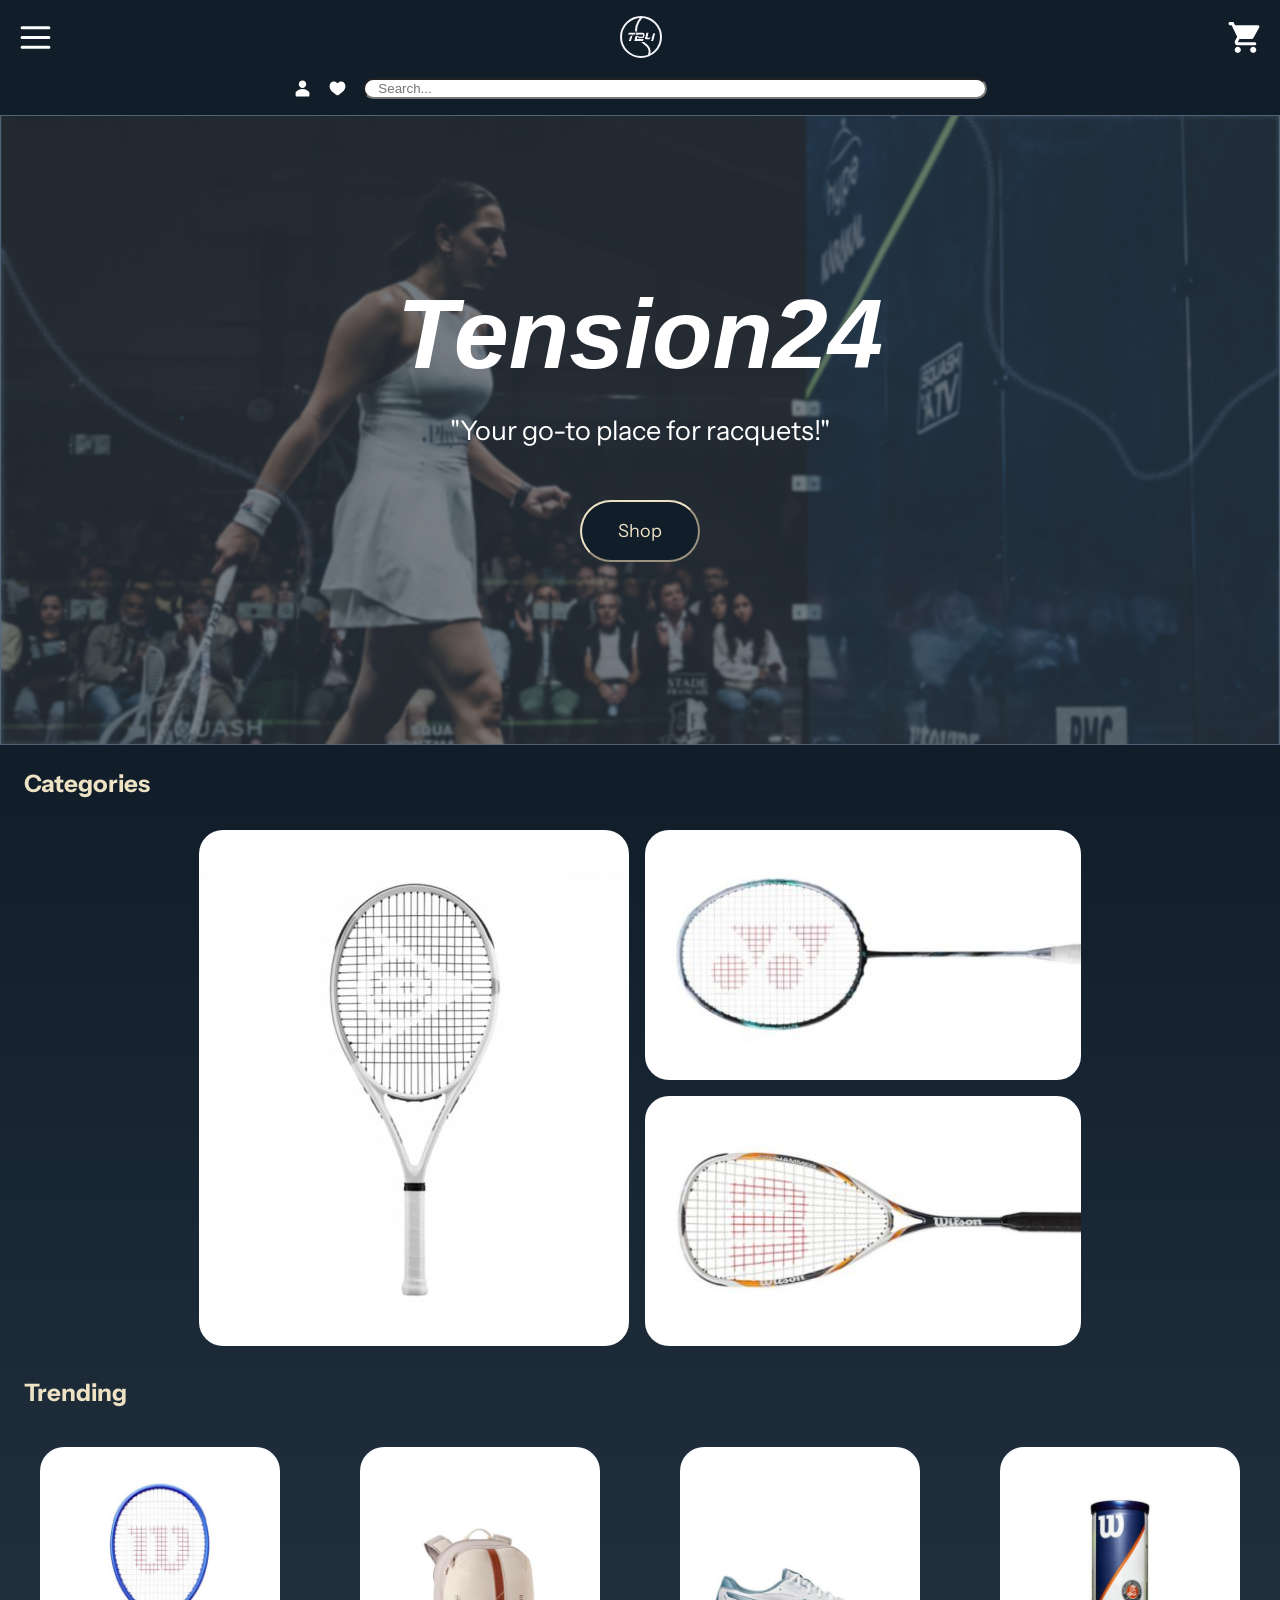
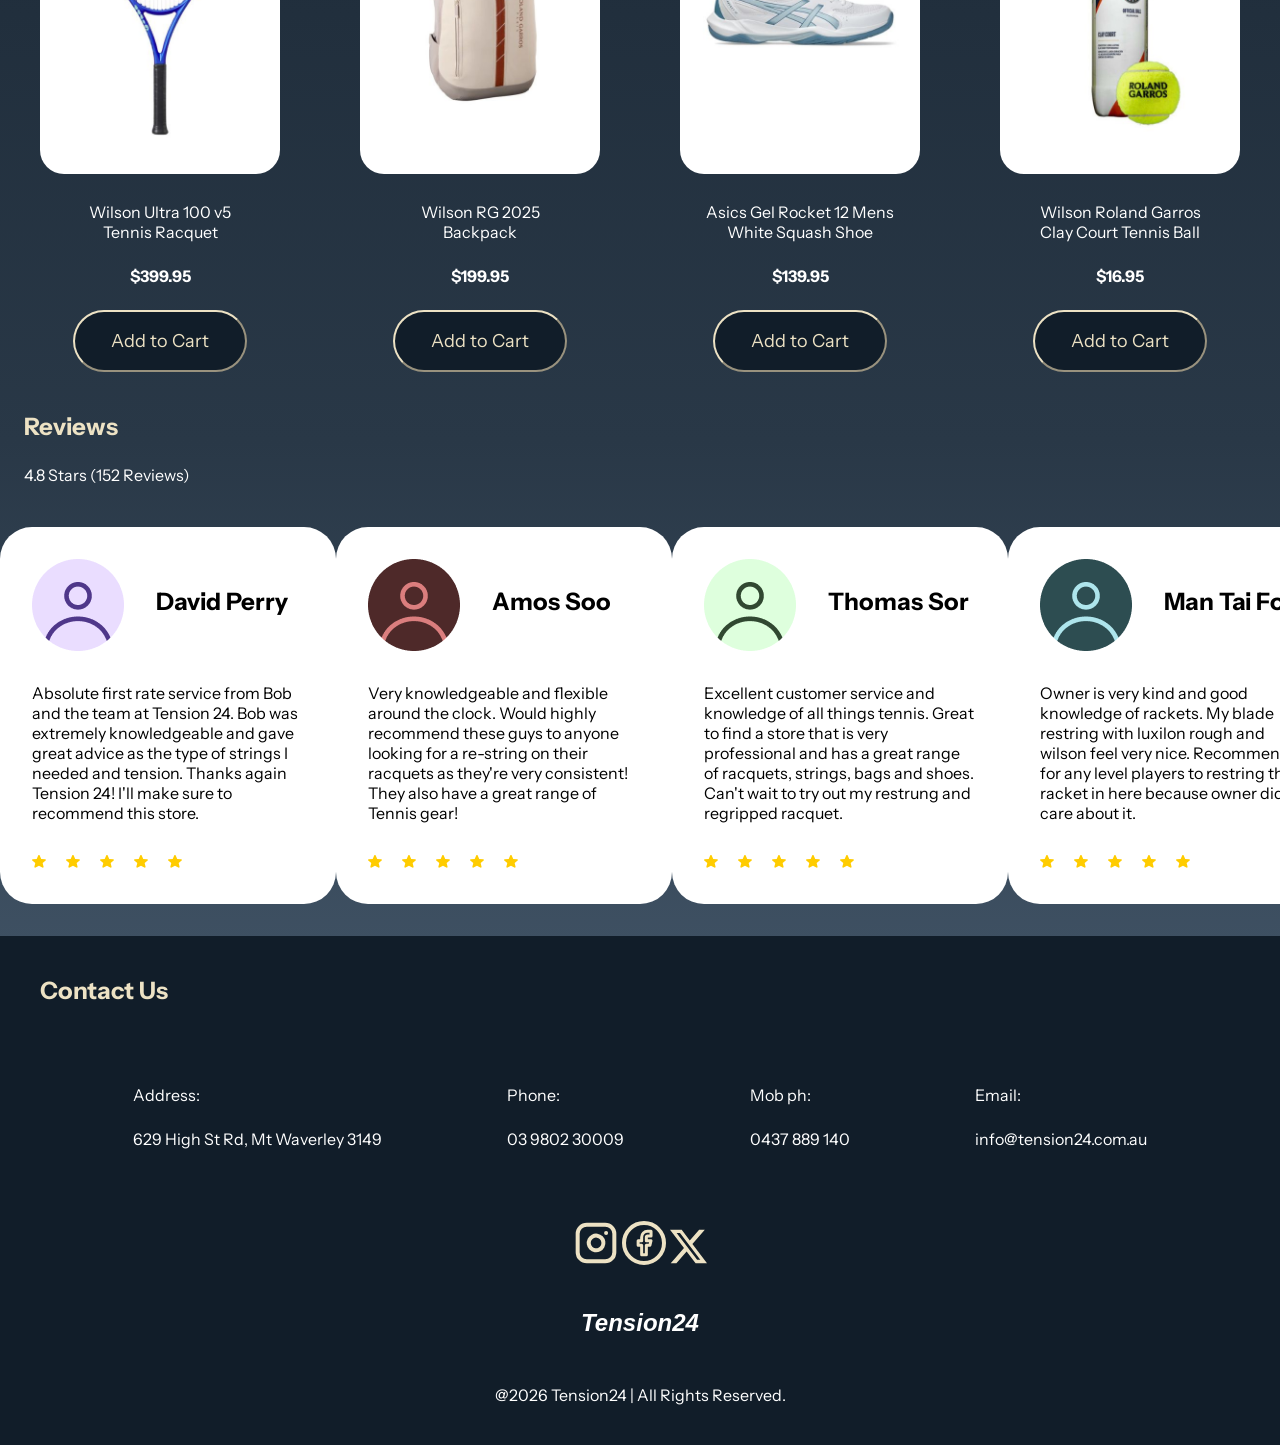
==== index.html @ 505da045 "form styling attempt (will redo with grids instead of flexbox)" ====
<!DOCTYPE html>
<html lang="en">
<head>
    <meta charset="UTF-8">
    <meta name="viewport" content="width=device-width, initial-scale=1.0">

    <link href="https://fonts.cdnfonts.com/css/sterion" rel="stylesheet">
    <link rel="preconnect" href="https://fonts.googleapis.com">
    <link rel="preconnect" href="https://fonts.gstatic.com" crossorigin>
    <link href="https://fonts.googleapis.com/css2?family=Instrument+Sans:ital,wght@0,400..700;1,400..700&display=swap" rel="stylesheet">

    <link rel="stylesheet" href="styles/color.css">
    <link rel="stylesheet" href="styles/main.css">
    <link rel="stylesheet" href="styles/typography.css">
    <script src="scripts/script.js"></script>

    <title>Tension24</title>
    <link rel="shortcut icon" type="image/x-icon" href="assets/logo.svg">
</head>

<body>
    <!-- Navigation Bar and Search Bar-->
    <header>
        <div class="navbar">
            <nav>
                <ul>
                    <li><img src="assets/hamburger_menu.svg" alt="Hamburger Menu Icon"></li>
                    <a href="index.html"><li><img src="assets/logo.svg" alt="Tension24 Logo"></li></a>
                    <li><a href="shopping-cart.html"><img src="assets/shopping_cart.svg" alt="Shopping Cart Icon"></a></li>
                </ul>
            </nav>
        </div>
        
        <div class="container">
            <img src="assets/avatar-icon.svg" alt="Your Profile">
            <img src="assets/heart-icon.svg" alt="Favourites">
            <input type="text" placeholder="Search...">
        </div>
    </header>

    <!-- Banner and Main Sections-->
    <main>
        <div class="banner">
            <img src="assets/main-header.png" alt="Main Banner">
            <h1>Tension24</h1>
            <p>"Your go-to place for racquets!"</p>
            <button>Shop</button>
        </div>

        <h2>Categories</h2>
            <div class="bento-display">
                <a class="grid-row-2" href="product-listing-tennis.html"><img src="assets/tennis-category.jpg" alt="Tennis Category Preview"></a>
                <img src="assets/badminton-category.jpg" alt="Badminton Category Preview">
                <img src="assets/squash-category.jpg" alt="Squash Category Preview">
            </div>

        <h2>Trending</h2>
            <div class="flex-display" id="grid-responsive">
                <figure>
                    <img src="assets/blue_tennis_racquet.jpg" alt="Wilson Ultra 100 v5 Tennis Racquet">
                    <span><p>Wilson Ultra 100 v5 Tennis Racquet</p></span>
                    <p>$399.95</p>
                    <button>Add to Cart</button>
                </figure>

                <figure>
                    <img src="assets/beige_backpack.jpg" alt="Wilson RG 2025 Backpack">
                    <span><p>Wilson RG 2025 Backpack</p></span>
                    <p>$199.95</p>
                    <button>Add to Cart</button>
                </figure>

                <figure>
                    <img src="assets/blue_and_white_shoe.jpg" alt="Asics Gel Rocket 12 Mens White Squash Shoe">
                    <span><p>Asics Gel Rocket 12 Mens White Squash Shoe </p></span>
                    <p>$139.95</p>
                    <button>Add to Cart</button>
                </figure>

                <figure>
                    <img src="assets/tennis_ball_pack.jpg" alt="Wilson Roland Garros Clay Court Tennis Ball">
                    <span><p>Wilson Roland Garros Clay Court Tennis Ball</p></span>
                    <p>$16.95</p>
                    <button>Add to Cart</button>
                </figure>
            </div>

        <h2>Reviews</h2>
        <p>4.8 Stars (152 Reviews)</p>
            <br>
                <div class="container">
                    <section>
                        <div class="review-card">
                            <div class="review-title">
                                <img src="assets/review-icon-purple.png" alt="Review Icon">
                                <h3>David Perry</h3>
                            </div>
                        
                        <p>Absolute first rate service from Bob and the team at Tension 24. Bob was extremely knowledgeable and gave great advice as the type of strings I needed and tension. Thanks again Tension 24! I'll make sure to recommend this store.</p>
                            <div class="stars">
                                <img src="assets/review-star.svg" alt="Star">
                                <img src="assets/review-star.svg" alt="Star">
                                <img src="assets/review-star.svg" alt="Star">
                                <img src="assets/review-star.svg" alt="Star">
                                <img src="assets/review-star.svg" alt="Star">
                            </div>
                    </div>
                    </section>

                    <section>
                        <div class="review-card">
                            <div class="review-title">
                                <img src="assets/review-icon-red.png" alt="Review Icon">
                                <h3>Amos Soo</h3>
                            </div>
                        
                        <p>Very knowledgeable and flexible around the clock. Would highly recommend these guys to anyone looking for a re-string on their racquets as they're very consistent! They also have a great range of Tennis gear!</p>
                            <div class="stars">
                                <img src="assets/review-star.svg" alt="Star">
                                <img src="assets/review-star.svg" alt="Star">
                                <img src="assets/review-star.svg" alt="Star">
                                <img src="assets/review-star.svg" alt="Star">
                                <img src="assets/review-star.svg" alt="Star">
                            </div>
                        </div>
                    </section>

                    <section>
                        <div class="review-card">
                            <div class="review-title">
                                <img src="assets/review-icon-green.png" alt="Review Icon">
                                <h3>Thomas Sor</h3>
                            </div>
                        
                        <p>Excellent customer service and knowledge of all things tennis. Great to find a store that is very professional and has a great range of racquets, strings, bags and shoes. Can't wait to try out my restrung and regripped racquet.</p>
                            <div class="stars">
                                <img src="assets/review-star.svg" alt="Star">
                                <img src="assets/review-star.svg" alt="Star">
                                <img src="assets/review-star.svg" alt="Star">
                                <img src="assets/review-star.svg" alt="Star">
                                <img src="assets/review-star.svg" alt="Star">
                            </div>
                        </div>
                    </section>

                    <section>
                        <div class="review-card">
                            <div class="review-title">
                                <img src="assets/review-icon-teal.png" alt="Review Icon">
                                <h3>Man Tai Fong</h3>
                            </div>
                        
                        <p>Owner is very kind and good knowledge of rackets. My blade restring with luxilon rough and wilson feel very nice. Recommend for any level players to restring the racket in here because owner did care about it.</p>
                            <div class="stars">
                                <img src="assets/review-star.svg" alt="Star">
                                <img src="assets/review-star.svg" alt="Star">
                                <img src="assets/review-star.svg" alt="Star">
                                <img src="assets/review-star.svg" alt="Star">
                                <img src="assets/review-star.svg" alt="Star">
                            </div>
                        </div>
                    </section>
                </div>

    </main>

<!--Footer at the end of Website-->
    <footer>
        <div class="footer">
            <span><h2>Contact Us</h2></span>
            <div class="footer-contact">
                <div class="footer-address">
                    <p>Address:</p>
                    <p>629 High St Rd, Mt Waverley 3149</p>
                </div>

                <div class="footer-phone">
                    <p>Phone:</p>
                    <p>03 9802 30009</p>
                </div>

                <div class="footer-mobile">
                    <p>Mob ph:</p>
                    <p>0437 889 140</p>
                </div>

                <div class="footer-email">
                    <p>Email:</p>
                    <p>info@tension24.com.au</p>
                </div>
            </div>

            <div class="footer-ending">
                <div class="footer-icons">
                    <img src="assets/instagram-icon.svg" alt="Instagram Logo">
                    <img src="assets/facebook-icon.svg" alt="Facebook Logo">
                    <img src="assets/twitter-x-icon.svg" alt="X (Formerly Twitter) Logo">
                </div>

                <h2>Tension24</h2>
                <p>@2026 Tension24 | All Rights Reserved.</p>
            </div>
        </div>
    </footer>

</body>
</html>
---- styles/color.css ----
body {
    background-color: #53687D;
    background-image: linear-gradient(180deg,#111D29 25%, #293847 67%, #53687D 100%);
    height: 100%;
}

h1 {
   color: white; 
}
---- styles/main.css ----
/* website layout adjustments */

body {
    margin: 0;
    padding: 0;
}

h1, h2, h3 {
    margin: 1em;
}

p {
    margin: 1.5em;
}

/* nagivation bar */

nav {
    border-bottom: 5px #EDE2C4;
    margin: 1em;
}

ul {
    display: flex;
    align-items: center;
    justify-content: space-between;
    background-color: #111D29;
    list-style-type: none;
    margin: 2;
    padding: 0;
    overflow: hidden;
}

ul li {
    float: left;
}

header .container {
    margin: 1em;
    justify-content: center;
}

header .container img {
    padding-right: 1em;
    width: 35px;
}

/* header elements */

.container input {
    width: 50%;
    border-radius: 2em;
}

.container input[type="text"]{
   padding-left:1em;
}

.banner {
    position: relative;
    width: 100%;
    align-content: center;
}

.banner img {
    width: 100%;
    display: block;
}

.banner h1 {
    position: absolute;
    top: 50%;
    left: 50%;
    transform: translate(-50%, -50%);
    font-size: 11vmin;
    margin: auto;
    padding-bottom: 15%;
}

.banner p {
    position: absolute;
    top: 50%;
    left: 50%;
    transform: translate(-50%, -50%);
    font-size: 3vmin;
    margin: auto;
}


button {
    margin: auto;
    padding: 1em 2em;
    background-color: #111D29;
    color: #EDE2C4;
    border-style: solid 2px;
    border-color: #EDE2C4;
    border-radius: 2em;
    font-family: "Instrument Sans", sans-serif;
    font-optical-sizing: auto;
    font-style: bold;
    font-size: 2vmin;
}

.banner button {
    position: absolute;
    top: 66%;
    left: 50%;
    transform: translate(-50%, -50%);
}

.bento-display {
    display: grid;
    grid-template-columns: auto auto;
    gap: 1em;
    justify-content: center;
    margin: 2em;
}

.bento-display img {
    width: 100%;
    height: 100%;
    border-radius: 1.5em;
    display: block;
    object-fit: cover;
}

.grid-row-2 {
    grid-row: 1 / span 2;
}

.flex-display {
    display: flex;
    flex-direction: row;
    justify-content: center;
}

.flex-display img {
    width: 100%;
}

figure {
    text-align: center;
    align-content: center;
}

figure > p {
    font-weight: 900;
}

figure img {
    border-radius: 1.5em;
}

.container {
    display: flex;
    flex-direction: row;
    justify-content: space-evenly;
    align-content: center;
}

.review-card {
    background-color: white;
    width: 21rem;
    border-radius: 2em;
}

.review-title {
    display: flex;
    flex-direction: row;
}

.review-title img {
    float: left;
    margin: 2em 2em 0em 2em;
}

.review-title h3 {
    margin: 2.5em 1em 0em 0em;
    font-size: 150%;
}

.review-card p {
    color: black;
    margin: 2em;
}

.stars {
    margin: 2em;
}

.stars img{
    padding: 0 1em 2em 0;
    width: 30px;
}

.footer {
    padding: 1em;
    background-color: #111D29;
}

.footer-contact {
    display: grid;
    grid-template-columns: auto auto auto auto;
    gap: 1em;
    padding: 2em;
    justify-content: space-evenly;
}

.footer-ending {
    display: flex;
    flex-direction: column;
    align-items: center;
    justify-content: center;
}

.footer-icons {
    margin: 1em;
}

/* product listing page(s) */

.filtering {
    display: flex;
    justify-content: space-between;
    margin-top: 1em;
}
.filtering img {
    padding: 0 2em 0 2em;
}

hr {
    margin: 3em;
}

.flex-left {
    display: flex;
    flex-direction: row;
    width: 50%;
}

.flex-left img {
    width: 100%;
}

.other-categories {
    width: 100%;
    display: flex;
    flex-direction: row;
    justify-content: center;
}

.other-categories img {
    margin: 1em;
    border-radius: 2em;
}

/* product detail page(s) */

.product-showcase {
    width: 40%;
}

.product-showcase img {
    width: 100%;
    border-radius: 1em;
}

.small-images {
    display: flex;
    justify-content: space-between;
    width: 60%
}

.small-images img {
    width: 35%;
    margin: 1em 1em 0 0;
}

.product-details {
    margin-left: 1em;
}

.product-details > h2 {
    color: white;
}

.product-details select {
    margin-left: 1.8em;
    padding: 5px;
}

.product-details button {
    margin-left: 1.3em;
}

/* Shopping Cart Page */

table {
    width: 90%;
    border-collapse: collapse;
    table-layout: fixed;
    margin-left: auto;
    margin-right: auto;
}

table img {
    width: 100%;
    border-radius: 1.5em;
}

table td {
    text-align: center;
}

table td:nth-child(2) {
    width: 150px;
    padding: 2em 2em 0 2em;
}

table td:nth-child(5) input {
    width: 60px;
    padding: 1em;
}

table td:nth-child(5) input[type="number"] {
    text-align: center;
}

table thead {
    border-bottom: 1px solid #EDE2C4;
}

table thead th {
    padding-bottom: 2em;
}

table tbody td {
    padding-top: 2em;
}

.checkout {
    width: 60%;
    border: 2px solid #EDE2C4;
    border-radius: 1em;
    margin-left: auto;
    margin-right: auto;

}

.checkout button {
    margin-bottom: 2em;
}

#promo-code {
    width: 60%;
    padding: 1em 2em 1em 2em;
}

.double-content {
    display: flex;
    justify-content: space-between;
}

/* Payment Details Page */

html {
    box-sizing: border-box;
}

*, *:before, *:after {
    box-sizing: inherit;
}

#payment-details {
    display: flex;
    flex-direction: column;
    justify-content: center;
    margin: 2em;
}

#payment-details label {
    display: block;;
    margin: 2em 2em 1em 2em;
}

#payment-details input, select {
    width: 80%;
    padding: 0.5em;
    margin: 0 2em 2em 2em;
    border: 1px solid #EDE2C4;
}

.two-stack {
    width: 100%;
    display: flex;
    flex-direction: row;
}

.first-input, .second-input {
    width: 100%;
}

/* Purchase Confirmation Page */

.center-align {
    display: flex;
    flex-direction: column;
    justify-content: center;
    align-items: center;
}

.center-align img {
    margin-bottom: 2em;
}

/* Code for Responsiveness */

@media (max-width: 390px) {
    .banner {
    width: 100%;
    flex-direction: column;
  }
    .flex-display {
    flex-direction: column;
    width: 100%;
  }
    #grid-responsive {
    display: grid;
    grid-template-columns: 1fr 1fr;
  }
    #grid-responsive img {
    width: 155px;
    }

    figure {
        margin: 1em 0 2em 0;
    }

    .container {
    flex-direction: column;
    margin-left: 1.7em;
  }
    .footer-contact {
    display: grid;
    grid-template-columns: auto;
    gap: 1em;
    padding: 2em;
    justify-content: space-evenly;
}
    .flex-left {
    flex-direction: column;
    width: 100%;
  }
    .other-categories {
    flex-direction: column;
  }
    .other-categories img {
    max-width: 92%;
  }
    .product-showcase {
    flex-direction: column;
    width: 100%;
  }
}
---- styles/typography.css ----
h1 {
    font-family: 'Sterion', sans-serif;
    font-style: italic;
}

h2 {
    font-family: "Instrument Sans", sans-serif;
    font-optical-sizing: auto;
    font-weight: bold;
    color: #EDE2C4;
}

h3 {
    font-family: "Instrument Sans", sans-serif;
    font-optical-sizing: auto;
    font-weight: bold;
}

p {
    font-family: "Instrument Sans", sans-serif;
    color: white;
}

.footer-ending h2 {
    font-family: 'Sterion', sans-serif;
    font-style: italic;
    color: white;
}

.center-align h2 {
    font-family: 'Sterion', sans-serif;
    font-style: italic;
}

th {
    font-family: "Instrument Sans", sans-serif;
    font-optical-sizing: auto;
    font-weight: bold;
    color: #EDE2C4;
}

td {
    font-family: "Instrument Sans", sans-serif;
    font-optical-sizing: auto;
    font-weight: bold;
    color: white;
}

.double-content > h2 {
    color: white;
}

form h3 {
    color: #EDE2C4;
}

label {
    font-family: "Instrument Sans", sans-serif;
    font-optical-sizing: auto;
    font-weight: bold;
    color: #EDE2C4;
}
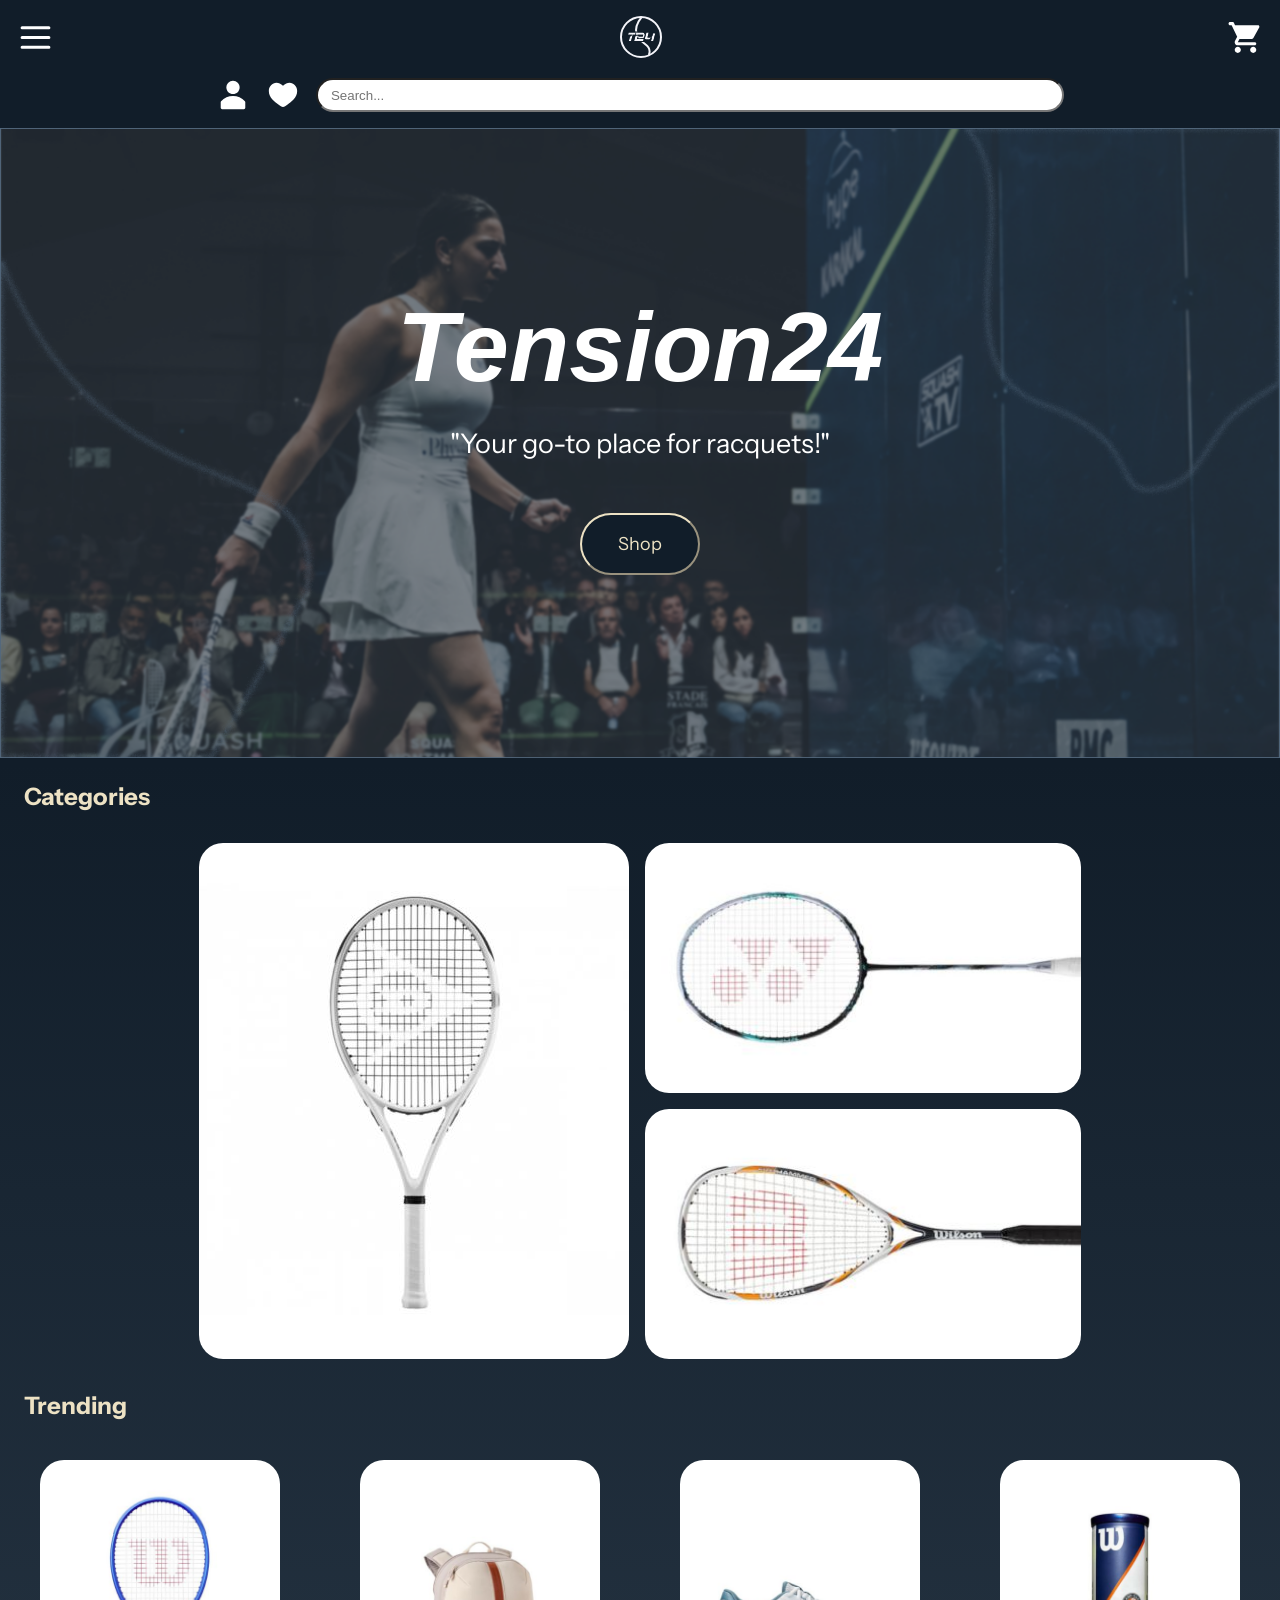
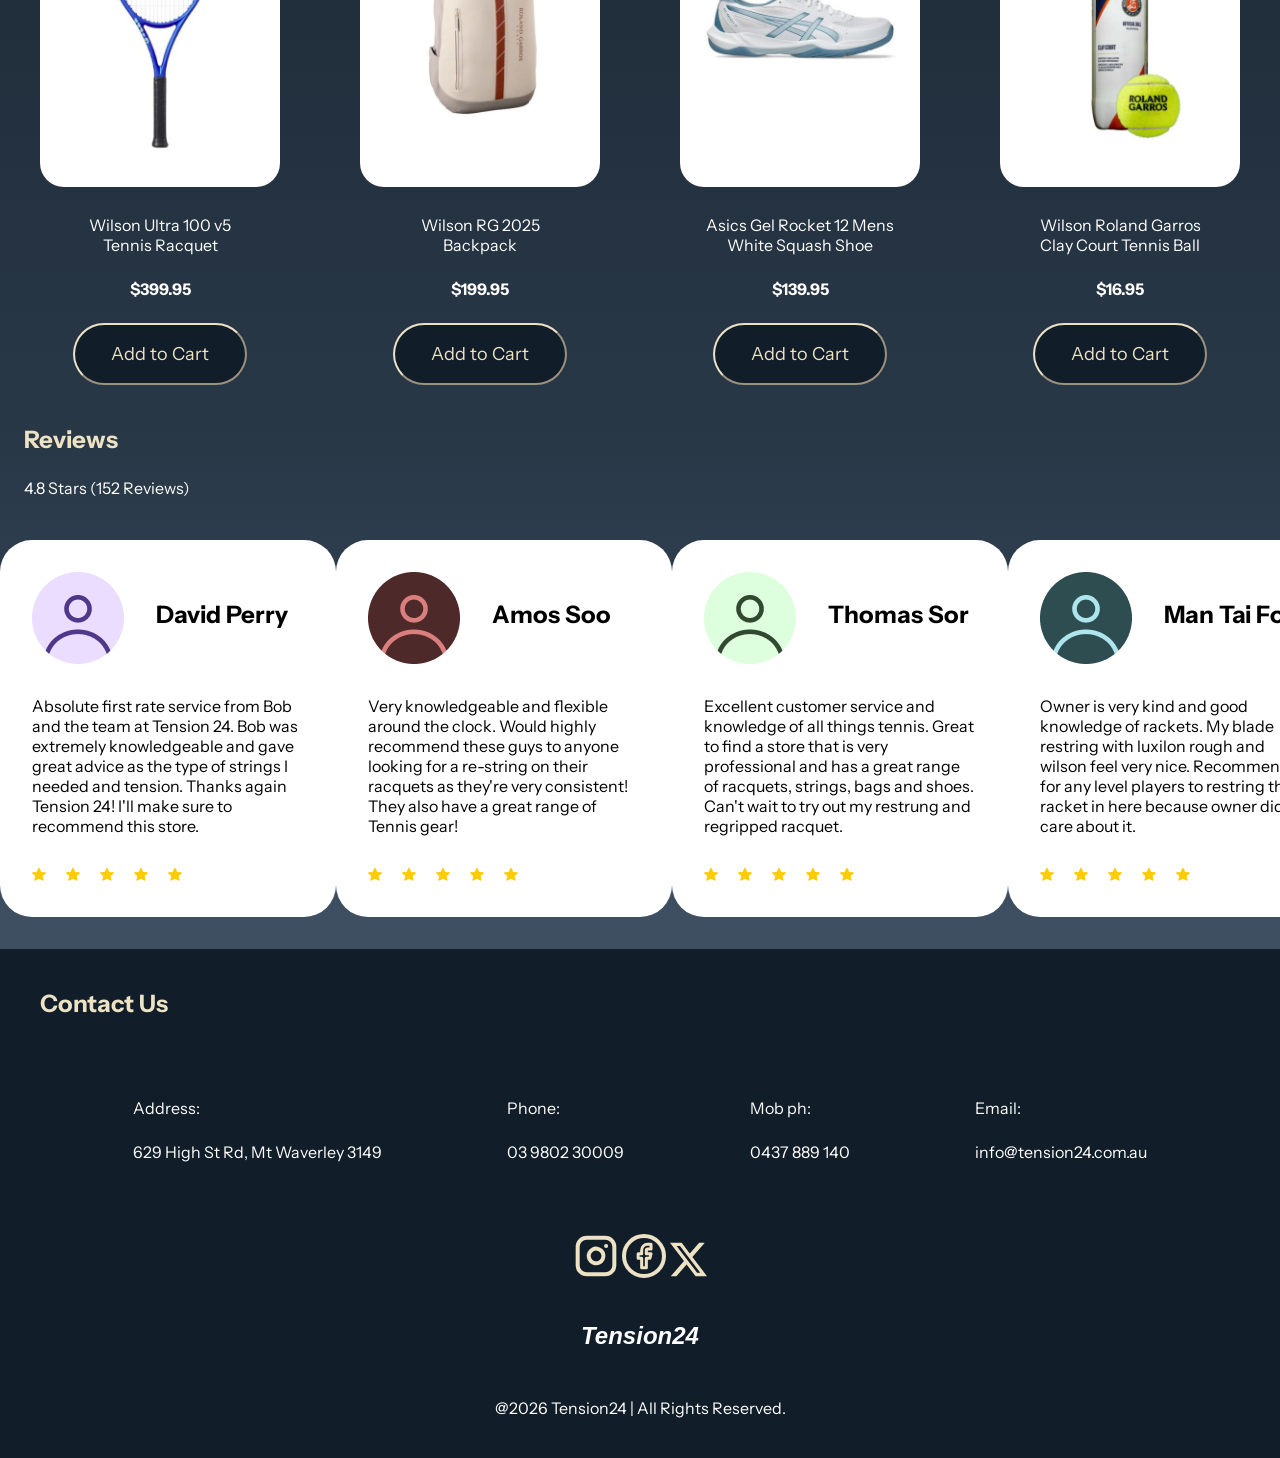
==== commit 32766f68: "fixed the search bar + icons for responsiveness" ====
--- a/index.html
+++ b/index.html
@@ -31,7 +31,7 @@
             </nav>
         </div>
         
-        <div class="container">
+        <div class="container" id="lower-navigation">
             <img src="assets/avatar-icon.svg" alt="Your Profile">
             <img src="assets/heart-icon.svg" alt="Favourites">
             <input type="text" placeholder="Search...">
--- a/styles/main.css
+++ b/styles/main.css
@@ -48,12 +48,17 @@
 /* header elements */
 
 .container input {
-    width: 50%;
+    width: 60%;
     border-radius: 2em;
+    padding: 0.5em;
 }
 
 .container input[type="text"]{
    padding-left:1em;
+}
+
+#lower-navigation img {
+    width: 50px;
 }
 
 .banner {
@@ -420,6 +425,12 @@
     width: 100%;
     flex-direction: column;
   }
+
+    #lower-navigation {
+    display: flex;
+    flex-direction: row;
+    }
+
     .flex-display {
     flex-direction: column;
     width: 100%;
@@ -433,13 +444,14 @@
     }
 
     figure {
-        margin: 1em 0 2em 0;
+    margin: 1em 0 2em 0;
     }
 
     .container {
     flex-direction: column;
     margin-left: 1.7em;
   }
+  
     .footer-contact {
     display: grid;
     grid-template-columns: auto;
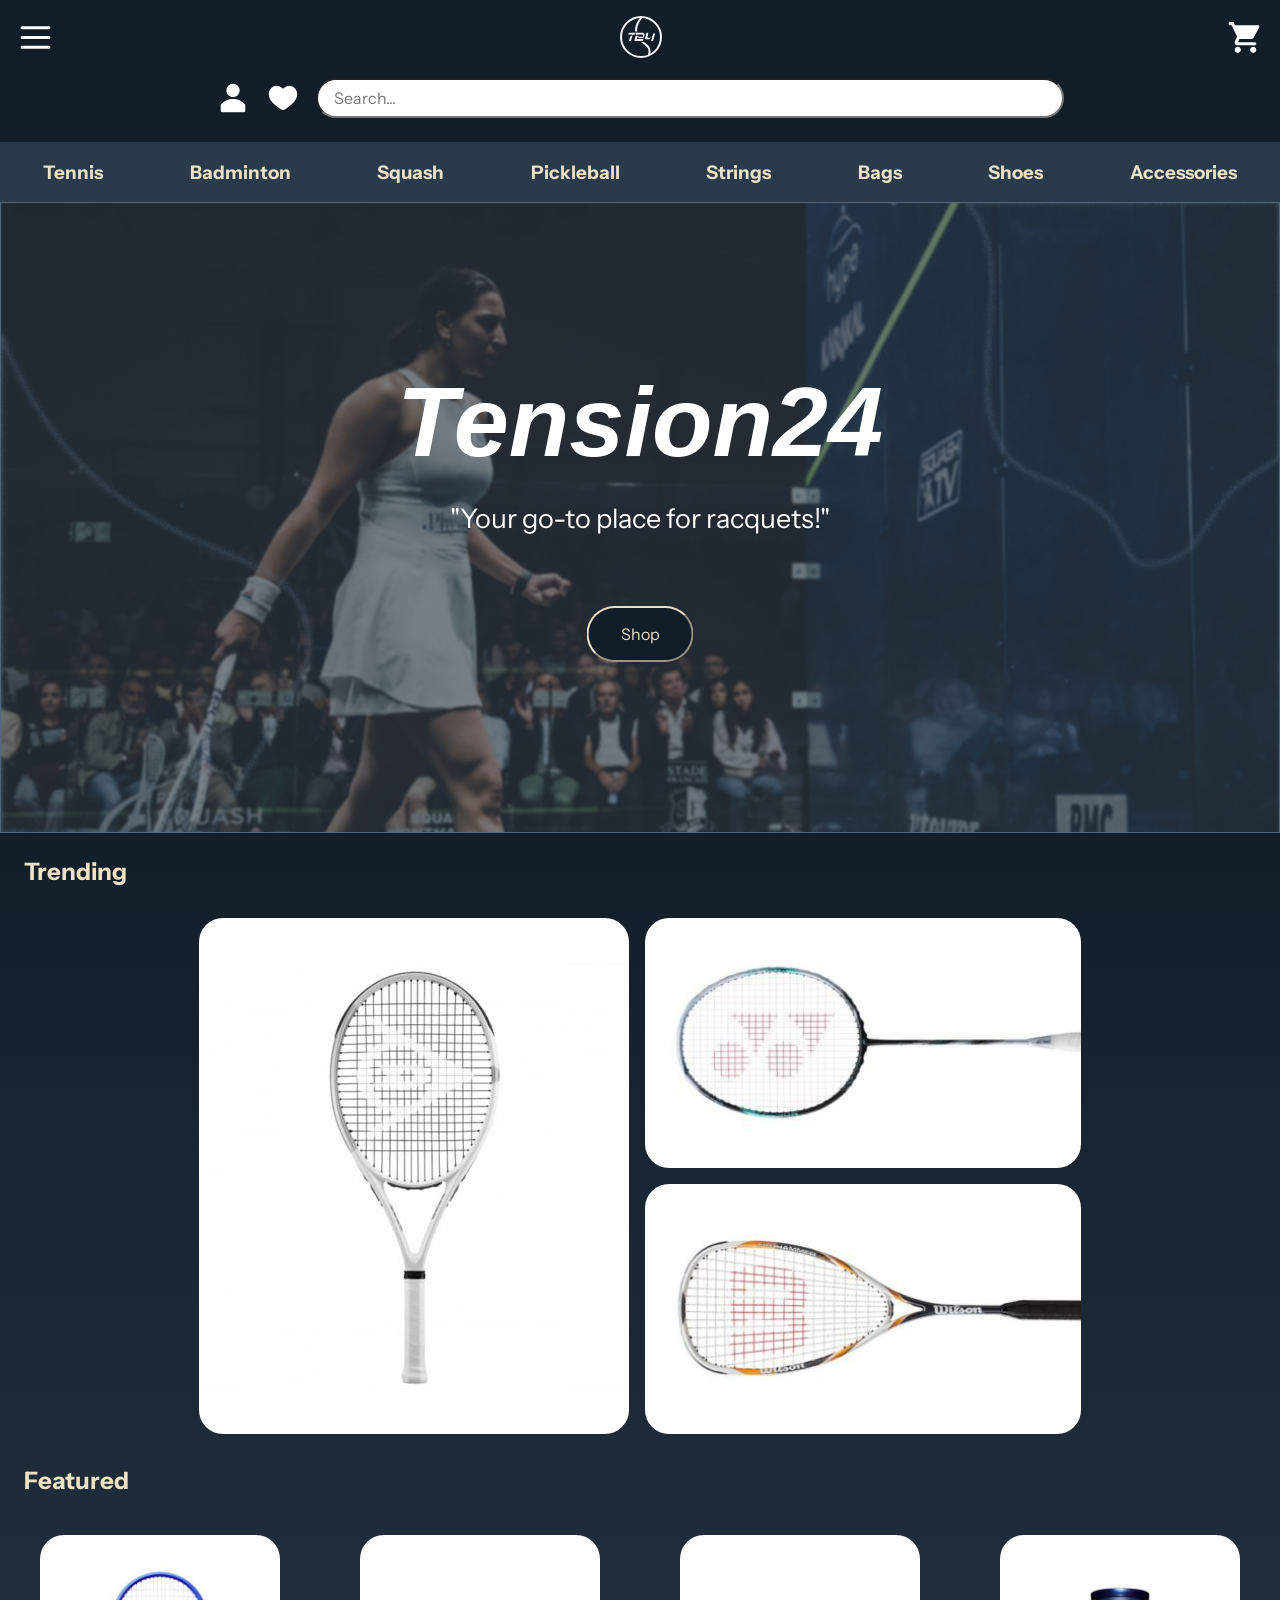
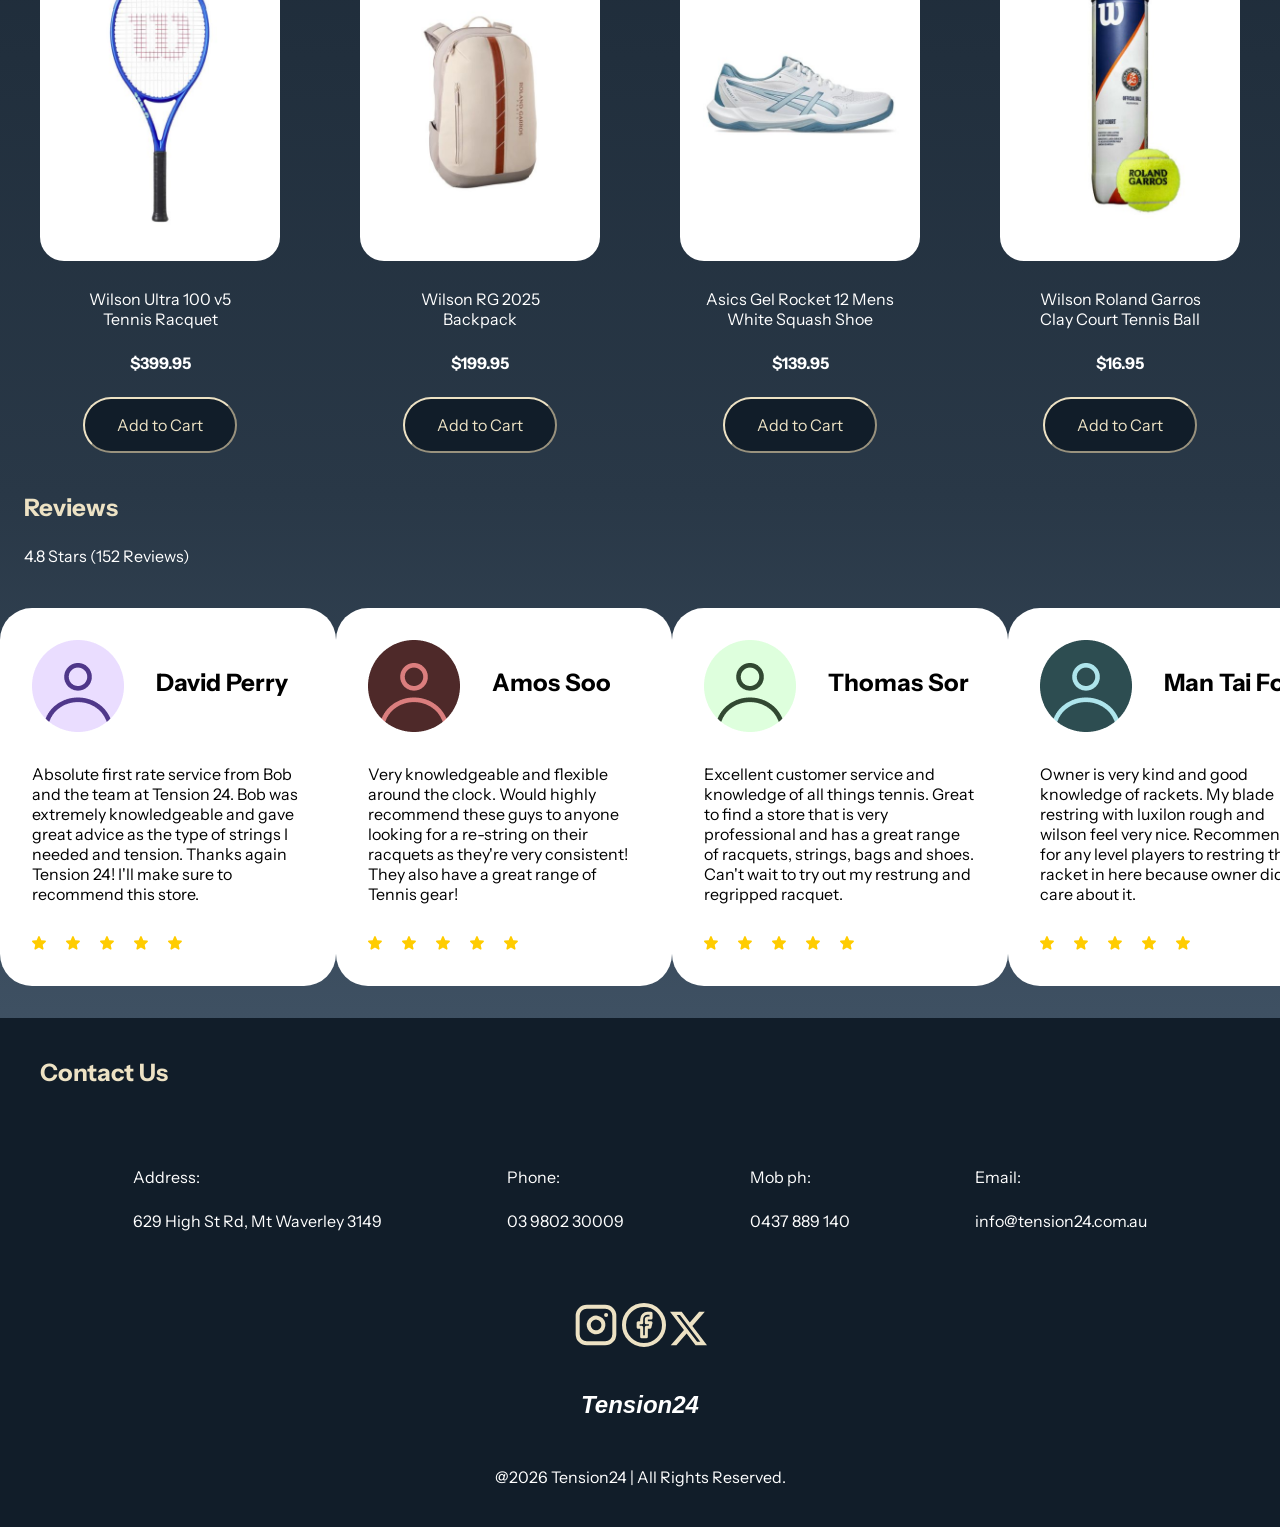
==== commit 14b23358: "created a categories menu for easier navigation" ====
--- a/index.html
+++ b/index.html
@@ -36,6 +36,17 @@
             <img src="assets/heart-icon.svg" alt="Favourites">
             <input type="text" placeholder="Search...">
         </div>
+
+        <div class="categories-menu">
+            <h3>Tennis</h3>
+            <h3>Badminton</h3>
+            <h3>Squash</h3>
+            <h3>Pickleball</h3>
+            <h3>Strings</h3>
+            <h3>Bags</h3>
+            <h3>Shoes</h3>
+            <h3>Accessories</h3>
+        </div>
     </header>
 
     <!-- Banner and Main Sections-->
@@ -47,14 +58,15 @@
             <button>Shop</button>
         </div>
 
-        <h2>Categories</h2>
+        <h2>Trending</h2>
+
             <div class="bento-display">
                 <a class="grid-row-2" href="product-listing-tennis.html"><img src="assets/tennis-category.jpg" alt="Tennis Category Preview"></a>
                 <img src="assets/badminton-category.jpg" alt="Badminton Category Preview">
                 <img src="assets/squash-category.jpg" alt="Squash Category Preview">
             </div>
 
-        <h2>Trending</h2>
+        <h2>Featured</h2>
             <div class="flex-display" id="grid-responsive">
                 <figure>
                     <img src="assets/blue_tennis_racquet.jpg" alt="Wilson Ultra 100 v5 Tennis Racquet">
--- a/styles/main.css
+++ b/styles/main.css
@@ -45,8 +45,6 @@
     width: 35px;
 }
 
-/* header elements */
-
 .container input {
     width: 60%;
     border-radius: 2em;
@@ -60,6 +58,19 @@
 #lower-navigation img {
     width: 50px;
 }
+
+.categories-menu {
+    display: flex;
+    justify-content: space-around;
+    margin-top: 1.5em;
+    background-color: rgb(83, 104, 125, 0.4);
+}
+
+.categories-menu > h3 {
+    color: #EDE2C4;
+}
+
+/* banner properties */
 
 .banner {
     position: relative;
@@ -111,6 +122,7 @@
     top: 66%;
     left: 50%;
     transform: translate(-50%, -50%);
+    margin-top: 1em;
 }
 
 .bento-display {
@@ -298,6 +310,10 @@
     margin-left: 1.3em;
 }
 
+#selectSize {
+    width: 100px;
+}
+
 /* Shopping Cart Page */
 
 table {
@@ -344,12 +360,11 @@
 }
 
 .checkout {
-    width: 60%;
+    width: 70%;
     border: 2px solid #EDE2C4;
     border-radius: 1em;
     margin-left: auto;
     margin-right: auto;
-
 }
 
 .checkout button {
@@ -359,6 +374,7 @@
 #promo-code {
     width: 60%;
     padding: 1em 2em 1em 2em;
+    border-radius: 1em;
 }
 
 .double-content {
@@ -376,33 +392,56 @@
     box-sizing: inherit;
 }
 
-#payment-details {
-    display: flex;
-    flex-direction: column;
-    justify-content: center;
-    margin: 2em;
-}
-
-#payment-details label {
-    display: block;;
-    margin: 2em 2em 1em 2em;
-}
-
-#payment-details input, select {
-    width: 80%;
-    padding: 0.5em;
+form {
+    display: grid;
+    grid-template-columns: 1fr 1fr;
+    gap: 1rem;
     margin: 0 2em 2em 2em;
+    padding: 2em;
+    border: 2px solid #EDE2C4;
+    border-radius: 1em;
+    justify-content: center;
+    width: 100%;
+}
+
+input,
+button,
+select,
+textarea {
+    font: inherit;
+}
+
+form input, select {
+    padding: 0.5em 1em 0.5em 1em;
+    border-radius: 0.5em;
     border: 1px solid #EDE2C4;
-}
-
-.two-stack {
-    width: 100%;
-    display: flex;
-    flex-direction: row;
-}
-
-.first-input, .second-input {
-    width: 100%;
+    width: 100%;
+}
+
+.form-group {
+    display: grid;
+    gap: 0.5em;
+}
+
+#span-two {
+    grid-column: 1 / span 2;
+} 
+
+form button {
+    justify-self: center;
+    grid-column: 1 / -1;
+    margin-top: 1em;
+}
+
+.overall-payment {
+    display: flex;
+    flex-direction: row;
+    align-items: flex-start;
+    width: 100%;
+}
+
+.overall-payment > .checkout {
+    margin: 0 2em 2em 2em;
 }
 
 /* Purchase Confirmation Page */
@@ -420,11 +459,11 @@
 
 /* Code for Responsiveness */
 
-@media (max-width: 390px) {
+@media screen and (max-width: 600px) {
     .banner {
     width: 100%;
     flex-direction: column;
-  }
+    }
 
     #lower-navigation {
     display: flex;
@@ -434,11 +473,13 @@
     .flex-display {
     flex-direction: column;
     width: 100%;
-  }
+    }
+
     #grid-responsive {
     display: grid;
     grid-template-columns: 1fr 1fr;
-  }
+    }
+
     #grid-responsive img {
     width: 155px;
     }
@@ -450,7 +491,7 @@
     .container {
     flex-direction: column;
     margin-left: 1.7em;
-  }
+    }
   
     .footer-contact {
     display: grid;
@@ -458,19 +499,42 @@
     gap: 1em;
     padding: 2em;
     justify-content: space-evenly;
-}
+    }
+
     .flex-left {
     flex-direction: column;
     width: 100%;
-  }
+    }
+
     .other-categories {
     flex-direction: column;
-  }
+    } 
+
     .other-categories img {
     max-width: 92%;
-  }
+    }
+
     .product-showcase {
     flex-direction: column;
     width: 100%;
-  }
+    }
+
+    form {
+        display: grid;
+        grid-template-columns: 1fr;
+    }
+
+    #span-two {
+        grid-column: auto;
+    }
+
+    .overall-payment {
+        flex-direction: column;
+        flex-shrink: 0;
+    }
+
+    .checkout {
+        width: 85%;
+        margin: 0;
+    }
 }
--- a/styles/typography.css
+++ b/styles/typography.css
@@ -54,6 +54,13 @@
     color: #EDE2C4;
 }
 
+input,
+button,
+select,
+textarea {
+    font-family: "Instrument Sans", sans-serif;
+}
+
 label {
     font-family: "Instrument Sans", sans-serif;
     font-optical-sizing: auto;
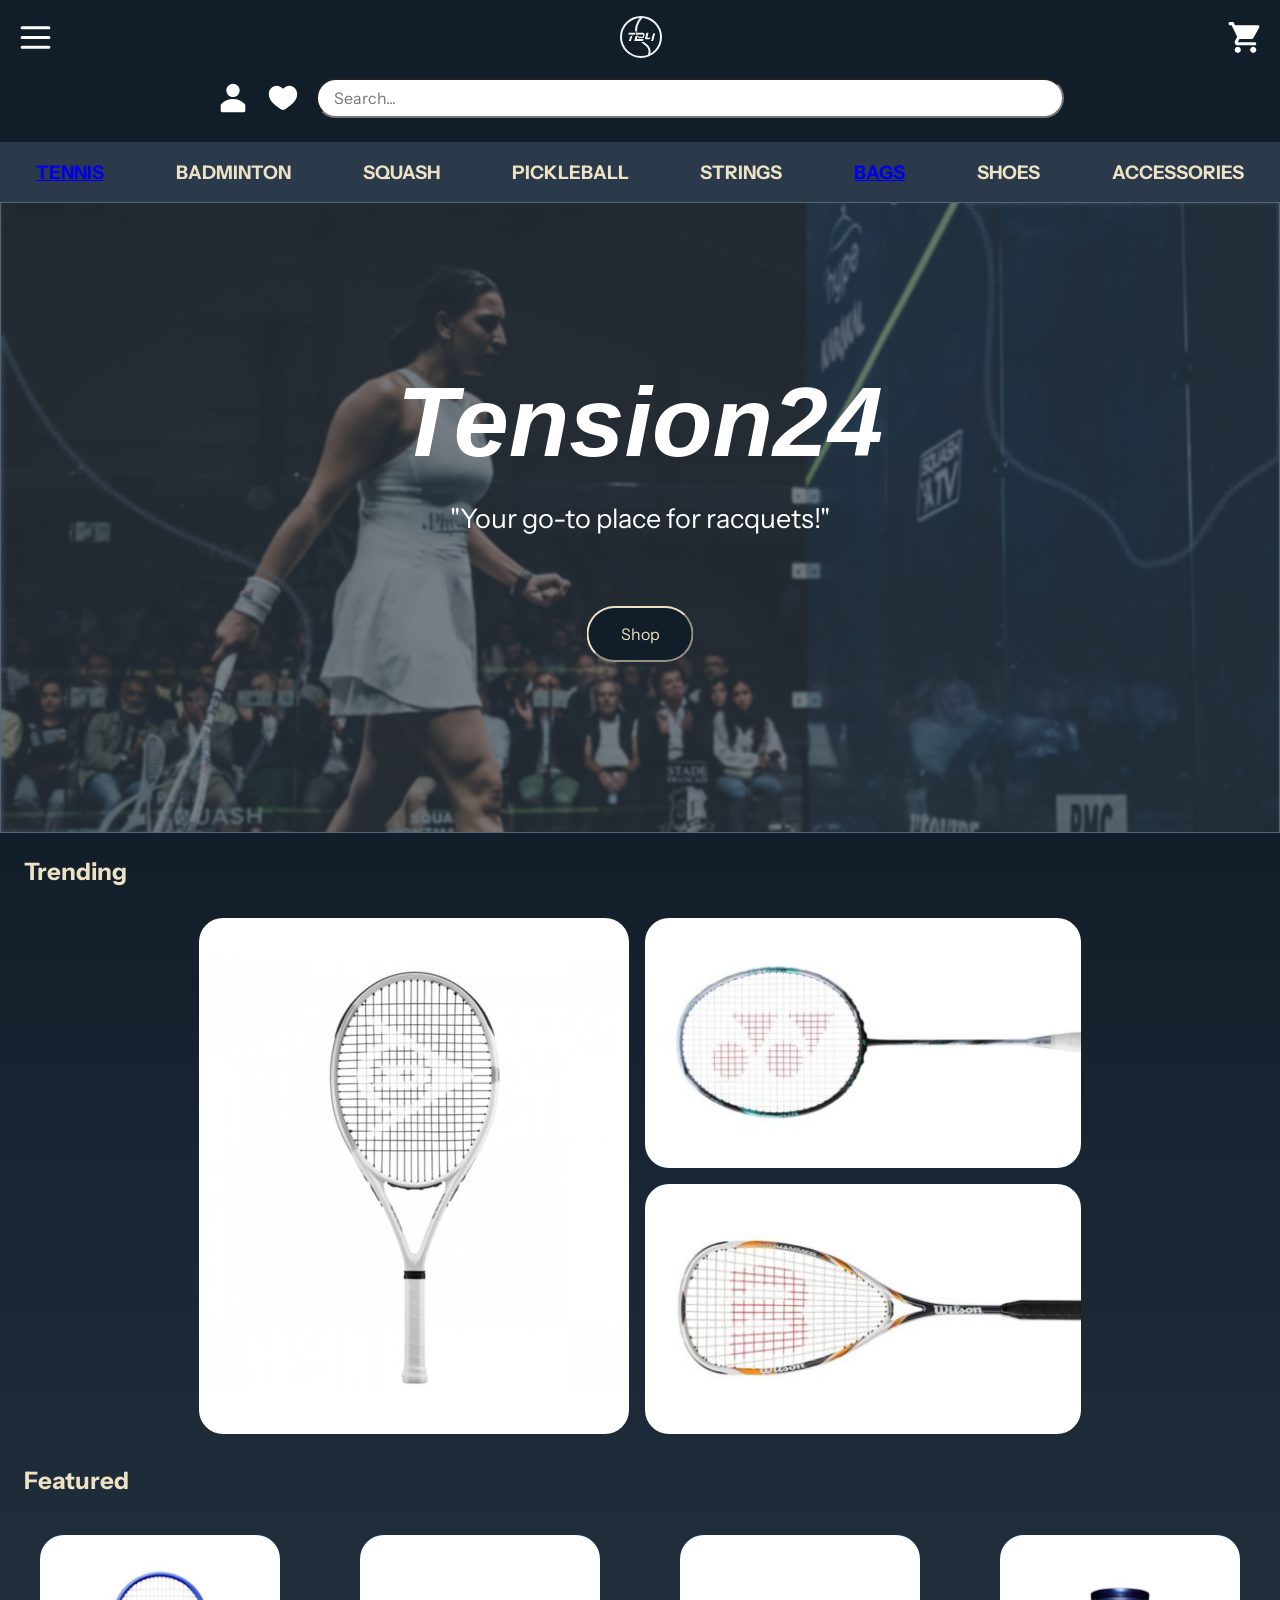
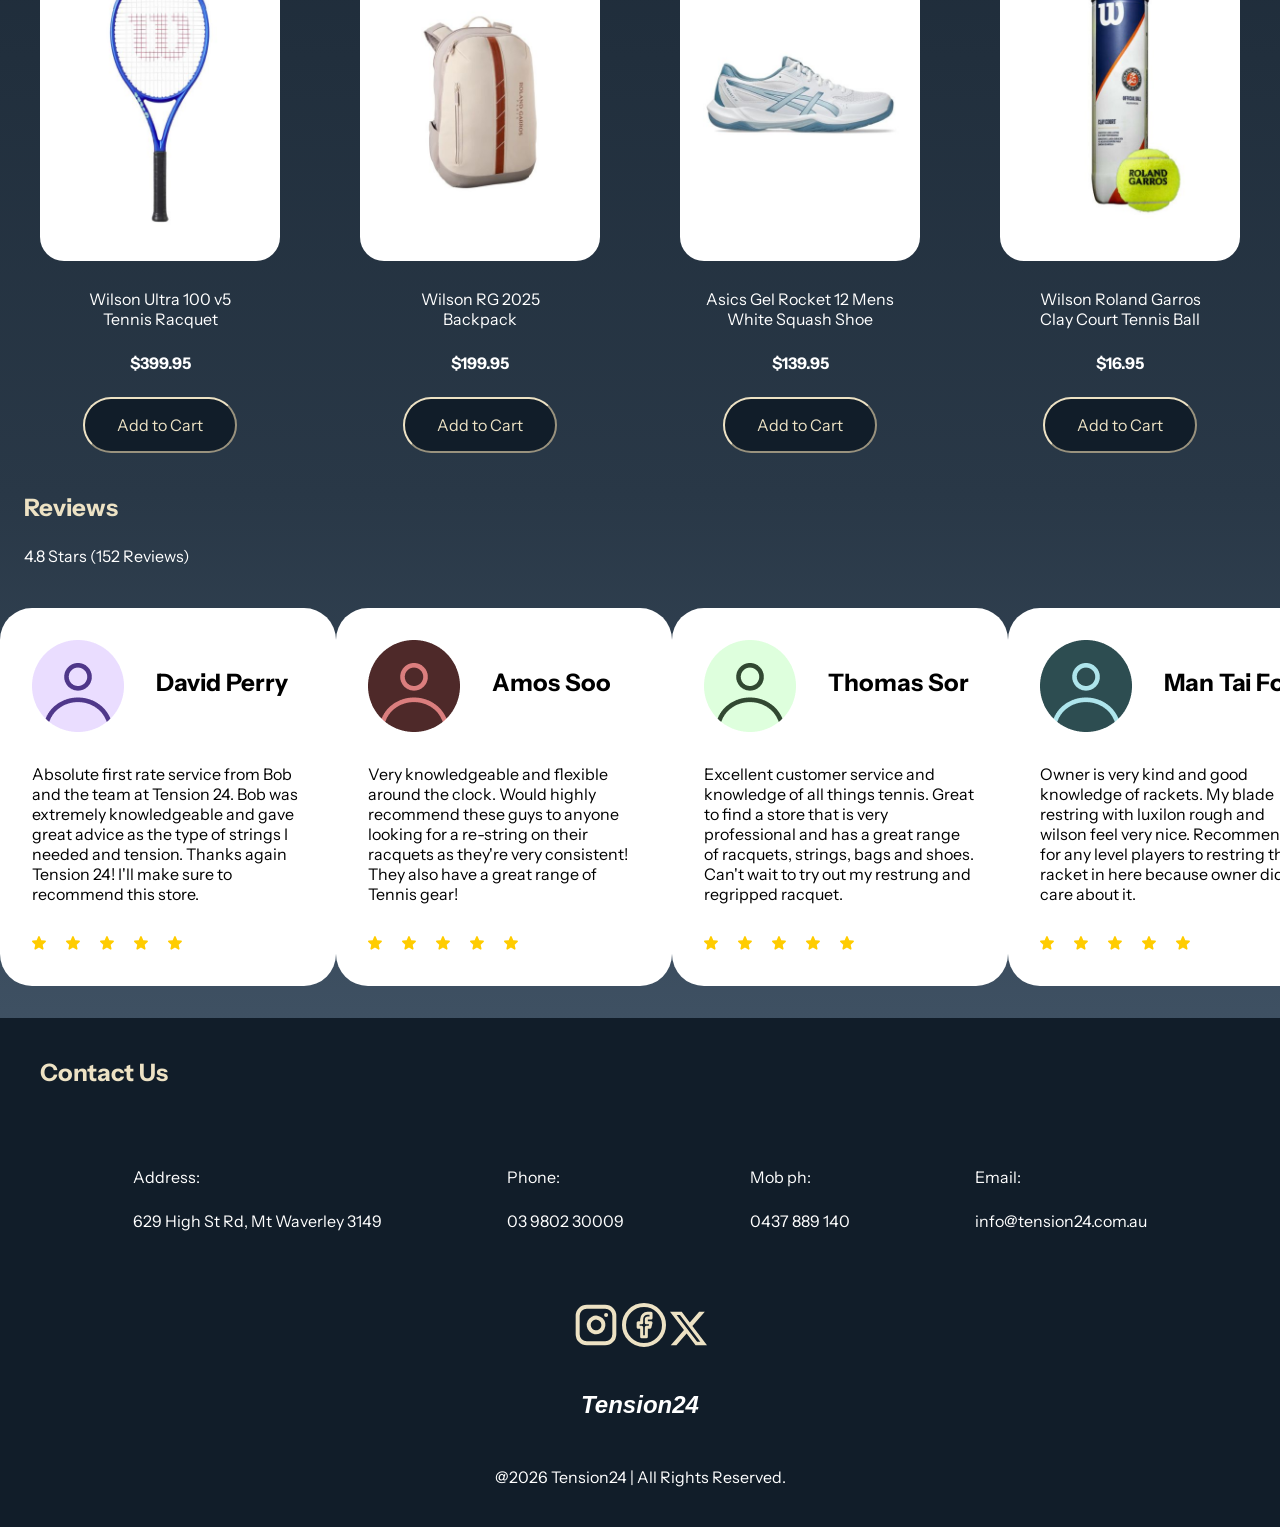
==== commit 31c0a85c: "fixed the categories menu and ongoing product detail" ====
--- a/index.html
+++ b/index.html
@@ -38,14 +38,14 @@
         </div>
 
         <div class="categories-menu">
-            <h3>Tennis</h3>
-            <h3>Badminton</h3>
-            <h3>Squash</h3>
-            <h3>Pickleball</h3>
-            <h3>Strings</h3>
-            <h3>Bags</h3>
-            <h3>Shoes</h3>
-            <h3>Accessories</h3>
+            <a href="product-listing-tennis.html"><h3>TENNIS</h3></a>
+            <h3>BADMINTON</h3>
+            <h3>SQUASH</h3>
+            <h3>PICKLEBALL</h3>
+            <h3>STRINGS</h3>
+            <a href="product-listing-bags.html"><h3>BAGS</h3></a>
+            <h3>SHOES</h3>
+            <h3>ACCESSORIES</h3>
         </div>
     </header>
 
--- a/styles/main.css
+++ b/styles/main.css
@@ -104,7 +104,7 @@
 
 
 button {
-    margin: auto;
+   
     padding: 1em 2em;
     background-color: #111D29;
     color: #EDE2C4;
@@ -295,6 +295,8 @@
 
 .product-details {
     margin-left: 1em;
+    display: flex;
+    flex-direction: column;
 }
 
 .product-details > h2 {
@@ -302,12 +304,19 @@
 }
 
 .product-details select {
-    margin-left: 1.8em;
+    margin: 0 1.8em 1.5em 1.8em;
     padding: 5px;
 }
 
+.product-details input {
+    width: 100px;
+    margin: 0 1.8em 3em 1.8em;
+    padding: 5px;
+}
+
 .product-details button {
-    margin-left: 1.3em;
+    margin-left: auto;
+    margin-right: auto;
 }
 
 #selectSize {
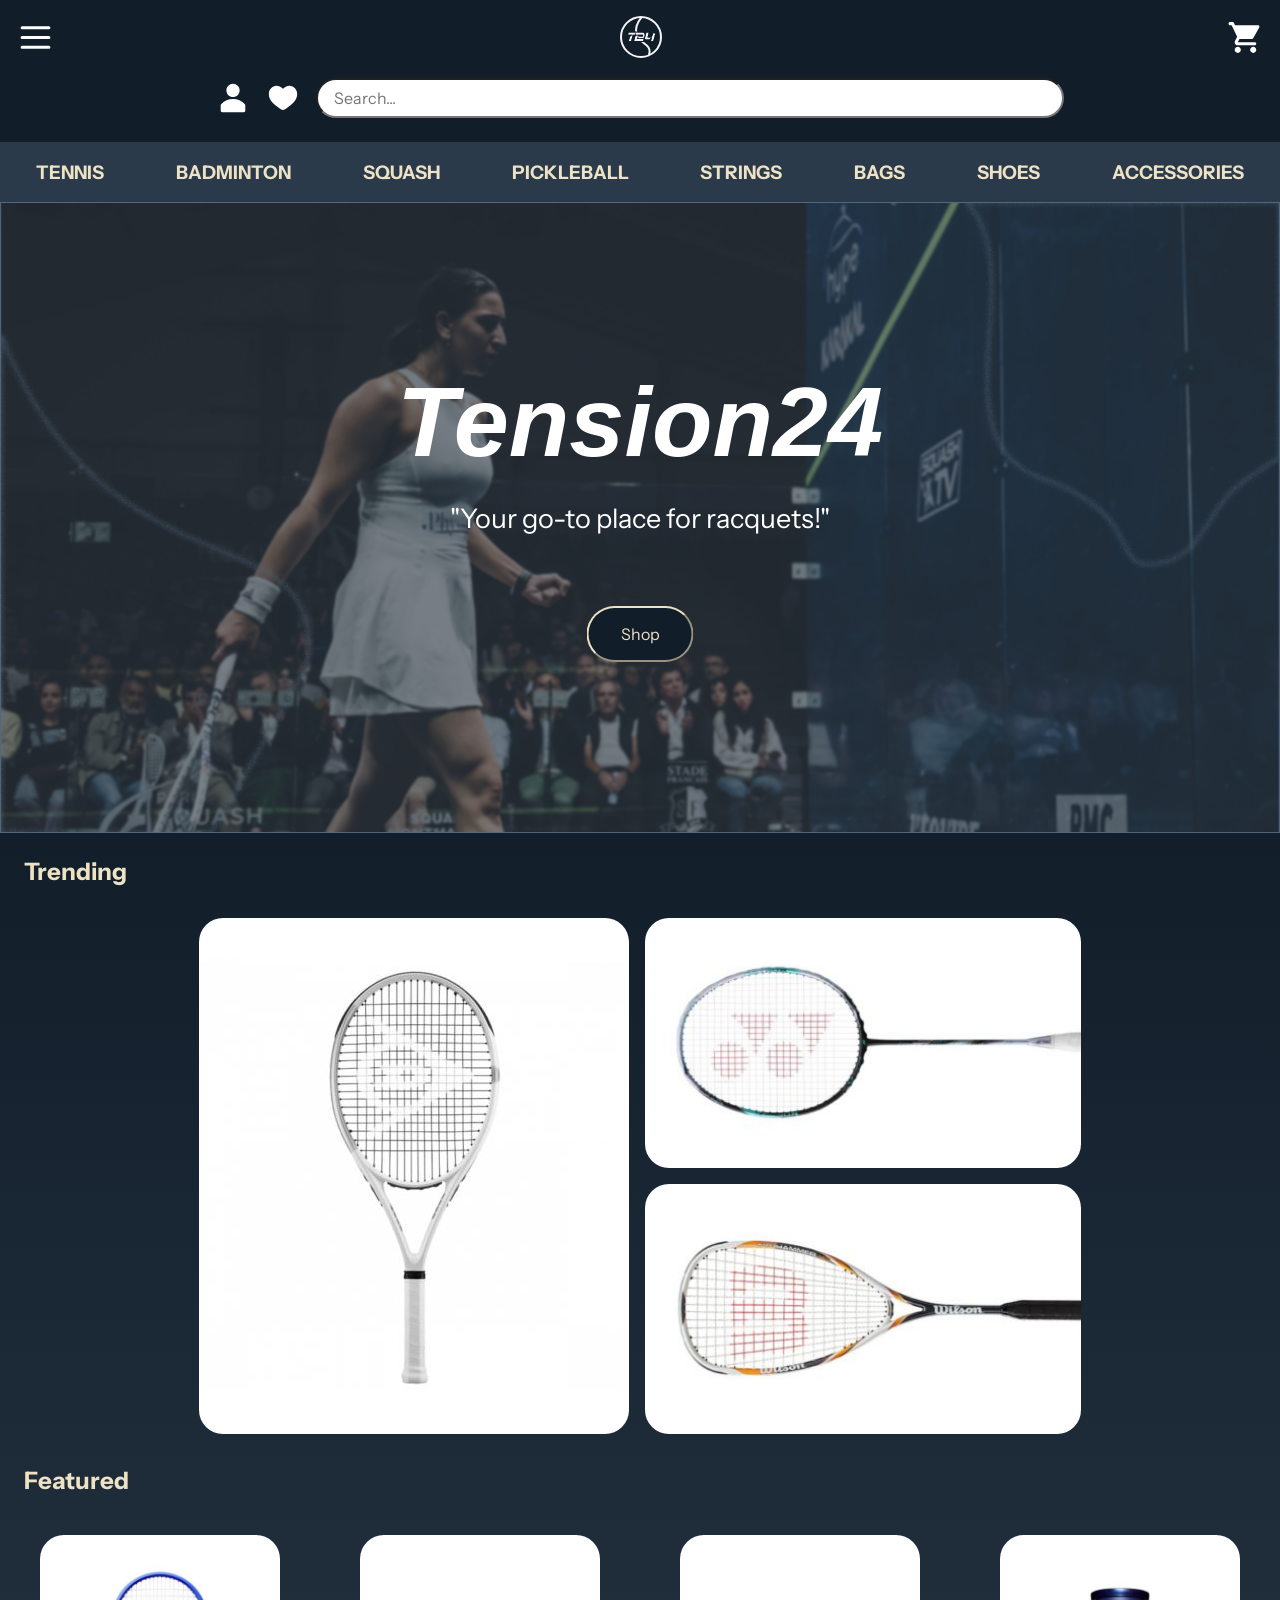
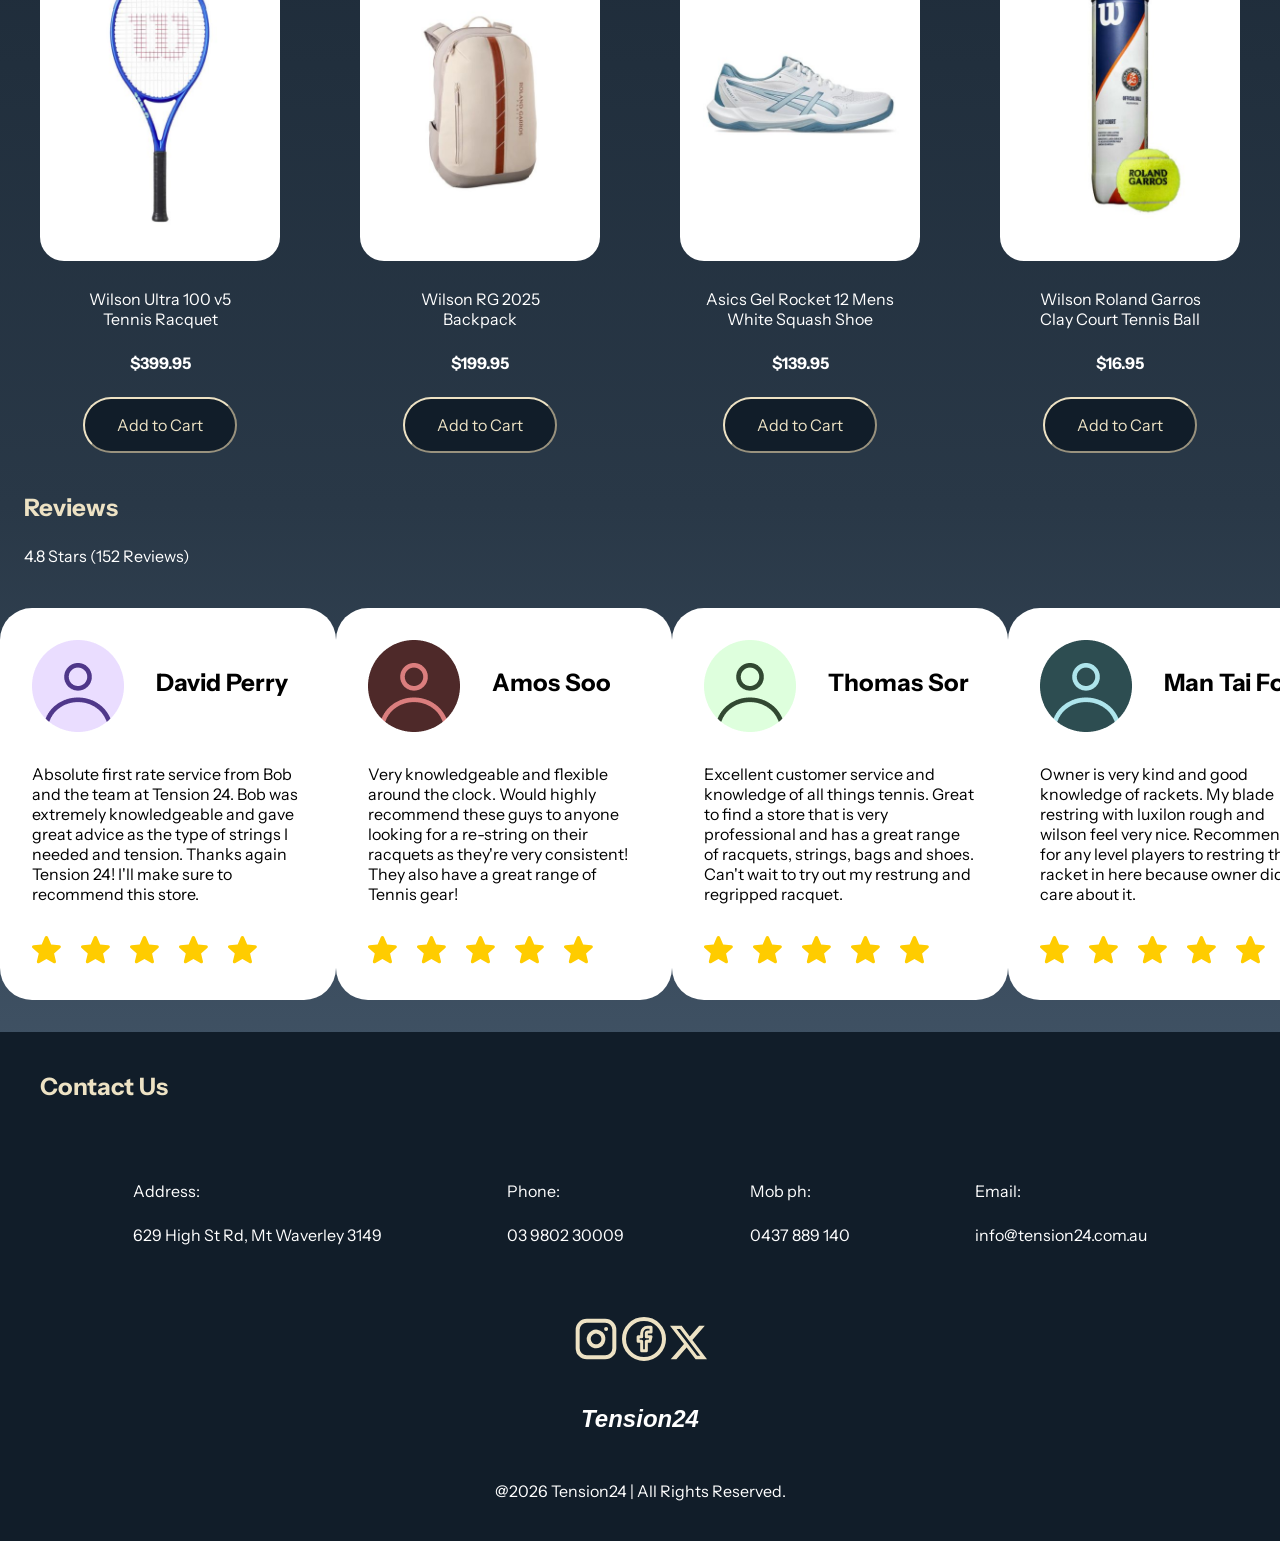
==== commit a67f3218: "added scroll for review cards and resize 'other categories' in product listings" ====
--- a/index.html
+++ b/index.html
@@ -156,7 +156,7 @@
                     </section>
 
                     <section>
-                        <div class="review-card">
+                        <div class="review-card"  id="last-class">
                             <div class="review-title">
                                 <img src="assets/review-icon-teal.png" alt="Review Icon">
                                 <h3>Man Tai Fong</h3>
--- a/styles/color.css
+++ b/styles/color.css
@@ -1,9 +1,18 @@
+:root {
+    --base-color: #53687D;
+    --primary-color: #111D29;
+    --secondary-color: #293847;
+    --main-text-color: #EDE2C4;
+    --other-elements-color: #FFFFFF;
+    --body-text-color: #000000;
+}
+
 body {
     background-color: #53687D;
-    background-image: linear-gradient(180deg,#111D29 25%, #293847 67%, #53687D 100%);
+    background-image: linear-gradient(180deg,var(--primary-color) 25%, var(--secondary-color) 67%, var(--base-color) 100%);
     height: 100%;
 }
 
 h1 {
-   color: white; 
+   color: var(--other-elements-color); 
 }
--- a/styles/main.css
+++ b/styles/main.css
@@ -1,9 +1,12 @@
 /* website layout adjustments */
 
-body {
+body, html {
     margin: 0;
     padding: 0;
-}
+    box-sizing: border-box;
+    overflow-x: hidden;
+}
+
 
 h1, h2, h3 {
     margin: 1em;
@@ -16,7 +19,6 @@
 /* nagivation bar */
 
 nav {
-    border-bottom: 5px #EDE2C4;
     margin: 1em;
 }
 
@@ -24,7 +26,7 @@
     display: flex;
     align-items: center;
     justify-content: space-between;
-    background-color: #111D29;
+    background-color: var(--primary-color);
     list-style-type: none;
     margin: 2;
     padding: 0;
@@ -67,8 +69,21 @@
 }
 
 .categories-menu > h3 {
-    color: #EDE2C4;
-}
+    color: var(--main-text-color);
+}
+
+.categories-menu a {
+    color: var(--main-text-color);
+}
+
+.categories-menu a:link {
+    text-decoration: none;
+}
+
+.categories-menu a:hover {
+    text-decoration: underline;
+}
+
 
 /* banner properties */
 
@@ -106,10 +121,10 @@
 button {
    
     padding: 1em 2em;
-    background-color: #111D29;
-    color: #EDE2C4;
+    background-color: var(--primary-color);
+    color: var(--main-text-color);
     border-style: solid 2px;
-    border-color: #EDE2C4;
+    border-color: var(--main-text-color);
     border-radius: 2em;
     font-family: "Instrument Sans", sans-serif;
     font-optical-sizing: auto;
@@ -125,6 +140,8 @@
     margin-top: 1em;
 }
 
+/* home page */
+
 .bento-display {
     display: grid;
     grid-template-columns: auto auto;
@@ -176,7 +193,7 @@
 }
 
 .review-card {
-    background-color: white;
+    background-color: var(--other-elements-color);
     width: 21rem;
     border-radius: 2em;
 }
@@ -197,7 +214,7 @@
 }
 
 .review-card p {
-    color: black;
+    color: var(--body-text-color);
     margin: 2em;
 }
 
@@ -207,12 +224,12 @@
 
 .stars img{
     padding: 0 1em 2em 0;
-    width: 30px;
+    width: 45px;
 }
 
 .footer {
     padding: 1em;
-    background-color: #111D29;
+    background-color: var(--primary-color);
 }
 
 .footer-contact {
@@ -261,24 +278,24 @@
 
 .other-categories {
     width: 100%;
+    margin: 1em;
     display: flex;
     flex-direction: row;
     justify-content: center;
 }
 
 .other-categories img {
-    margin: 1em;
+    margin: 0 1em 2em 1em;
     border-radius: 2em;
 }
 
 /* product detail page(s) */
 
 .product-showcase {
-    width: 40%;
+    width: 35%;
 }
 
 .product-showcase img {
-    width: 100%;
     border-radius: 1em;
 }
 
@@ -294,13 +311,12 @@
 }
 
 .product-details {
-    margin-left: 1em;
     display: flex;
     flex-direction: column;
 }
 
 .product-details > h2 {
-    color: white;
+    color: var(--other-elements-color);
 }
 
 .product-details select {
@@ -336,6 +352,7 @@
 table img {
     width: 100%;
     border-radius: 1.5em;
+    padding-left: 1em;
 }
 
 table td {
@@ -343,12 +360,12 @@
 }
 
 table td:nth-child(2) {
-    width: 150px;
+    width: 200px;
     padding: 2em 2em 0 2em;
 }
 
 table td:nth-child(5) input {
-    width: 60px;
+    width: 100px;
     padding: 1em;
 }
 
@@ -357,7 +374,7 @@
 }
 
 table thead {
-    border-bottom: 1px solid #EDE2C4;
+    border-bottom: 1px solid var(--main-text-color);
 }
 
 table thead th {
@@ -370,19 +387,28 @@
 
 .checkout {
     width: 70%;
-    border: 2px solid #EDE2C4;
+    border: 2px solid var(--main-text-color);
     border-radius: 1em;
     margin-left: auto;
     margin-right: auto;
-}
+    display: flex;
+    flex-direction: column;
+    justify-content: space-between;
+}
+
 
 .checkout button {
+    display: block;
+    margin-left: auto;
+    margin-right: auto;
     margin-bottom: 2em;
 }
 
 #promo-code {
-    width: 60%;
+    width: 50%;
     padding: 1em 2em 1em 2em;
+    margin-left: auto;
+    margin-right: auto;
     border-radius: 1em;
 }
 
@@ -403,11 +429,11 @@
 
 form {
     display: grid;
-    grid-template-columns: 1fr 1fr;
+    grid-template-columns: minmax(0, 1fr) minmax(0, 1fr) minmax(0, 2fr);
     gap: 1rem;
     margin: 0 2em 2em 2em;
     padding: 2em;
-    border: 2px solid #EDE2C4;
+    border: 2px solid var(--main-text-color);
     border-radius: 1em;
     justify-content: center;
     width: 100%;
@@ -421,9 +447,9 @@
 }
 
 form input, select {
-    padding: 0.5em 1em 0.5em 1em;
+    padding: 0.5em;
     border-radius: 0.5em;
-    border: 1px solid #EDE2C4;
+    border: 1px solid var(--main-text-color);
     width: 100%;
 }
 
@@ -434,6 +460,10 @@
 
 #span-two {
     grid-column: 1 / span 2;
+}
+
+#span-three {
+    grid-column: 1 / span 3;
 } 
 
 form button {
@@ -469,72 +499,86 @@
 /* Code for Responsiveness */
 
 @media screen and (max-width: 600px) {
+    .categories-menu {
+        overflow: auto;
+        white-space: nowrap;
+    }
+    
     .banner {
-    width: 100%;
-    flex-direction: column;
+        width: 100%;
+        flex-direction: column;
     }
 
     #lower-navigation {
-    display: flex;
-    flex-direction: row;
+        display: flex;
+        flex-direction: row;
     }
 
     .flex-display {
-    flex-direction: column;
-    width: 100%;
+        flex-direction: column;
+        width: 100%;
     }
 
     #grid-responsive {
-    display: grid;
-    grid-template-columns: 1fr 1fr;
+        display: grid;
+        grid-template-columns: 1fr 1fr;
     }
 
     #grid-responsive img {
-    width: 155px;
+        width: 155px;
     }
 
     figure {
-    margin: 1em 0 2em 0;
+        margin: 1em 0 2em 0;
     }
 
     .container {
-    flex-direction: column;
-    margin-left: 1.7em;
-    }
+        overflow: auto;
+    }
+
+    .review-card {
+        margin: 0 0 1.5em 1.5em;
+    }
+
+    #last-class {
+        margin-right: 1.5em;
+    }
+
   
     .footer-contact {
-    display: grid;
-    grid-template-columns: auto;
-    gap: 1em;
-    padding: 2em;
-    justify-content: space-evenly;
+        display: grid;
+        grid-template-columns: auto;
+        gap: 1em;
+        padding: 2em;
+        justify-content: space-evenly;
     }
 
     .flex-left {
-    flex-direction: column;
-    width: 100%;
+        flex-direction: column;
+        width: 100%;
     }
 
     .other-categories {
-    flex-direction: column;
+        flex-direction: column;
+        margin: 0;
+        padding: 1em;
     } 
 
     .other-categories img {
-    max-width: 92%;
+        max-width: 92%;
     }
 
     .product-showcase {
-    flex-direction: column;
-    width: 100%;
+        flex-direction: column;
+        display: block;
+        width: 100%;
+        padding: 0 1.5em 1.5em 1.5em;
     }
 
     form {
         display: grid;
-        grid-template-columns: 1fr;
-    }
-
-    #span-two {
-        grid-column: auto;
+        width: 85%;
+
     }
 
     .overall-payment {
@@ -544,6 +588,5 @@
 
     .checkout {
         width: 85%;
-        margin: 0;
     }
 }
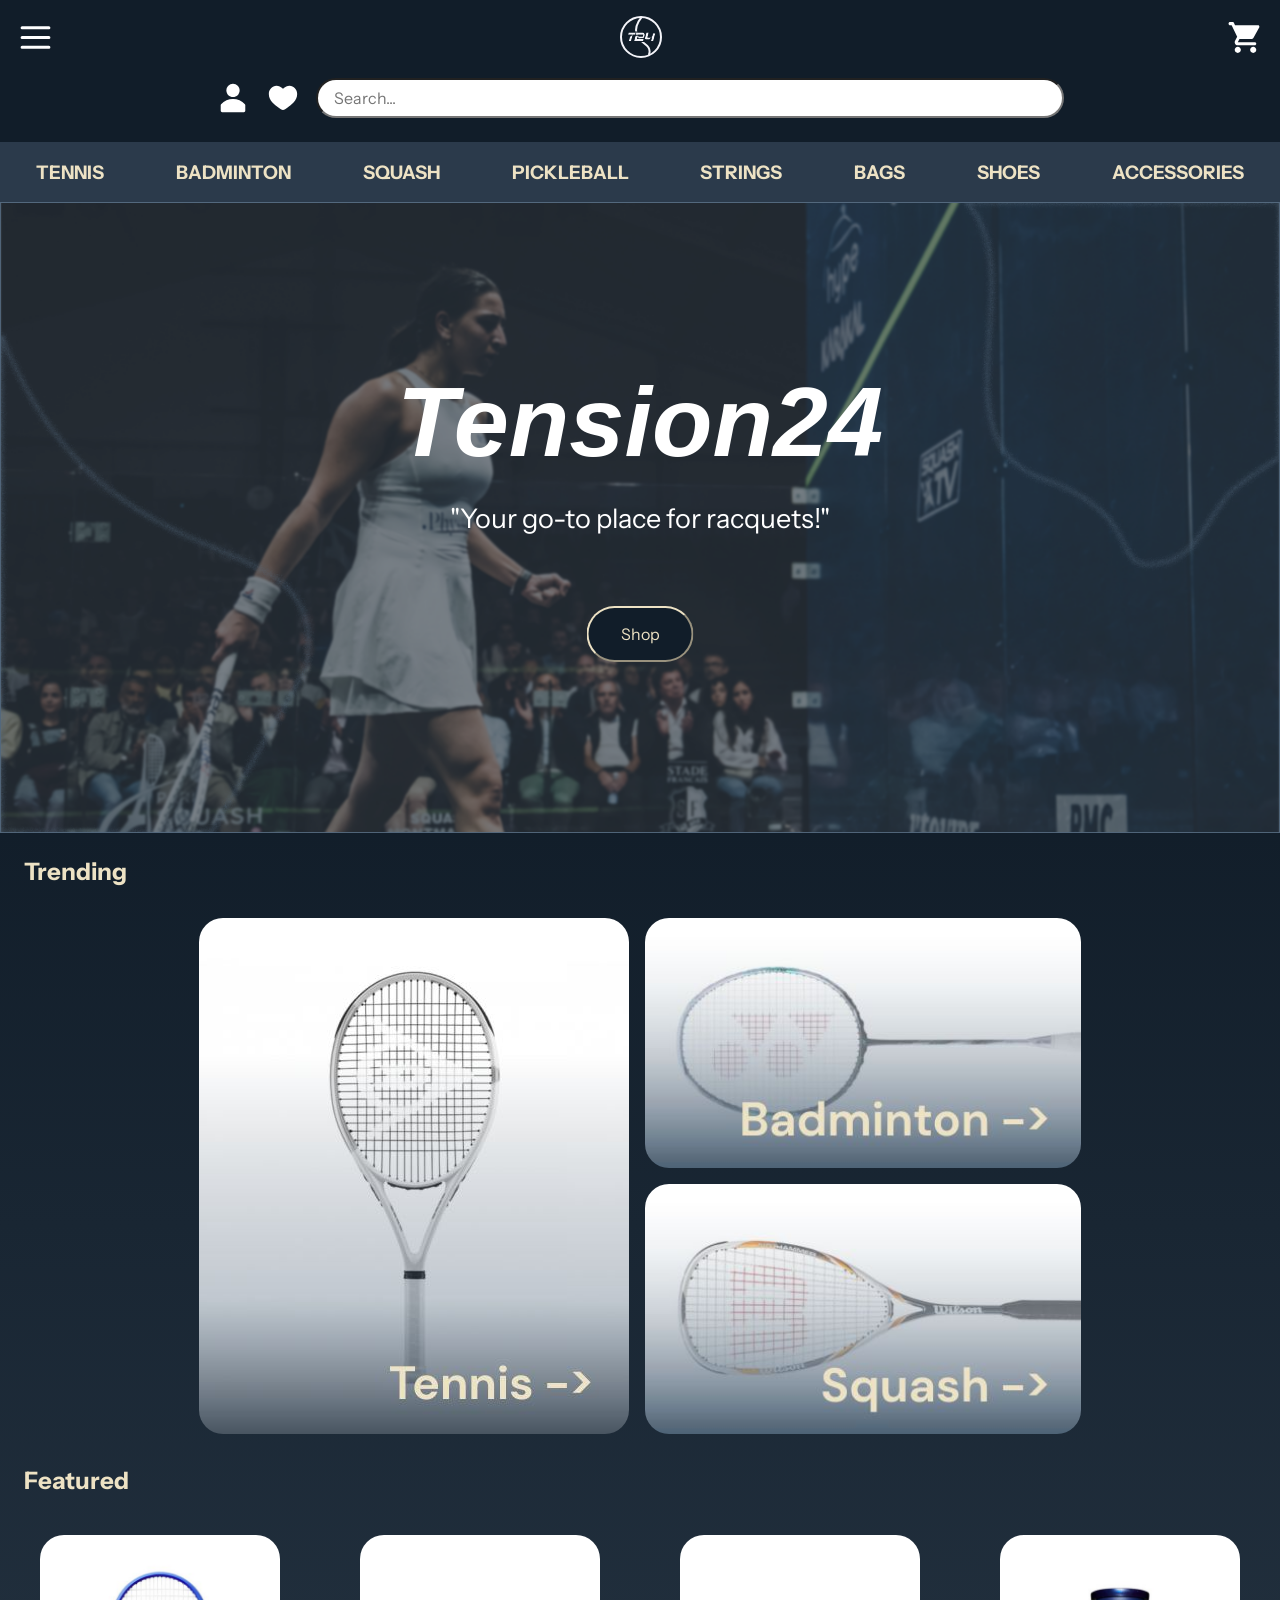
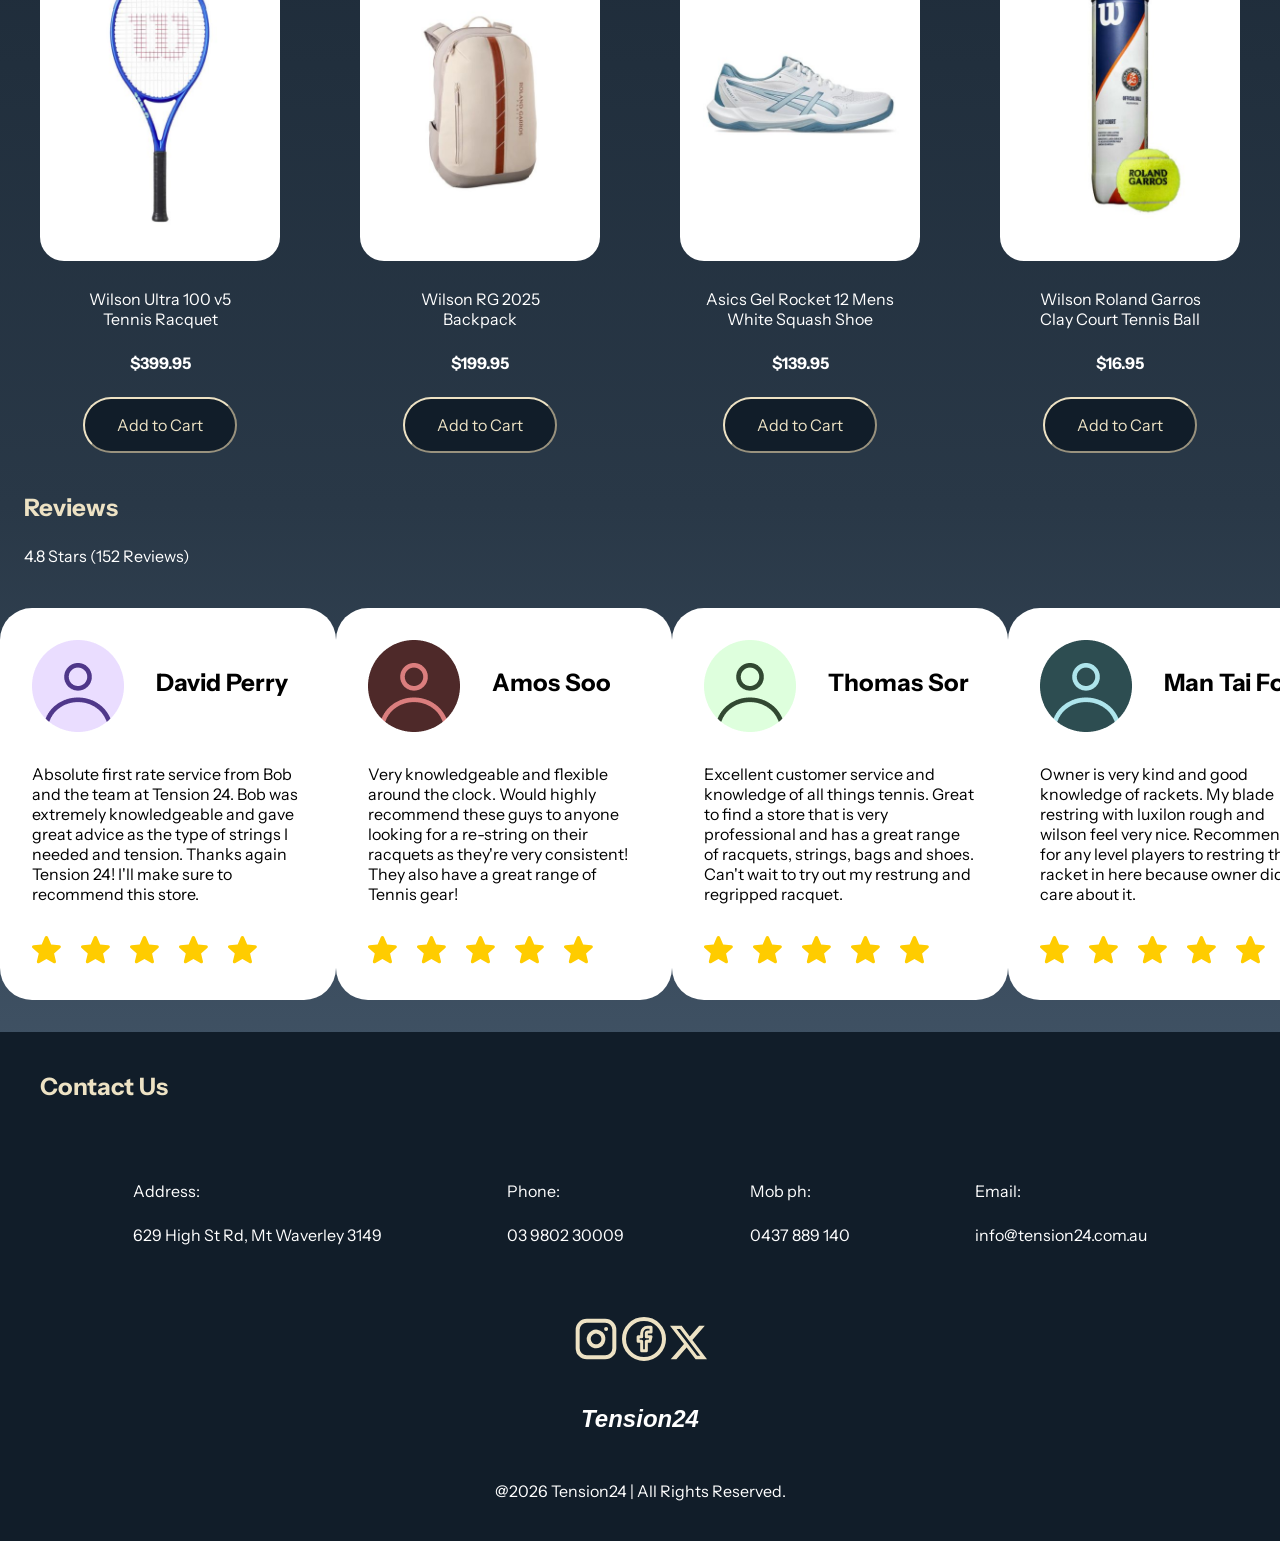
==== commit a554aa1b: "changed js file name and js structure organisation" ====
--- a/index.html
+++ b/index.html
@@ -12,7 +12,8 @@
     <link rel="stylesheet" href="styles/color.css">
     <link rel="stylesheet" href="styles/main.css">
     <link rel="stylesheet" href="styles/typography.css">
-    <script src="scripts/script.js"></script>
+    <script src="scripts/cart.js"></script>
+    <script src="scripts/form.js"></script>
 
     <title>Tension24</title>
     <link rel="shortcut icon" type="image/x-icon" href="assets/logo.svg">
@@ -26,7 +27,7 @@
                 <ul>
                     <li><img src="assets/hamburger_menu.svg" alt="Hamburger Menu Icon"></li>
                     <a href="index.html"><li><img src="assets/logo.svg" alt="Tension24 Logo"></li></a>
-                    <li><a href="shopping-cart.html"><img src="assets/shopping_cart.svg" alt="Shopping Cart Icon"></a></li>
+                    <a href="shopping-cart.html"><li><img src="assets/shopping_cart.svg" alt="Shopping Cart Icon"></li></a>
                 </ul>
             </nav>
         </div>
--- a/styles/color.css
+++ b/styles/color.css
@@ -16,3 +16,7 @@
 h1 {
    color: var(--other-elements-color); 
 }
+
+.size-color h2 {
+    color: var(--other-elements-color);
+}
--- a/styles/main.css
+++ b/styles/main.css
@@ -320,7 +320,7 @@
 }
 
 .product-details select {
-    margin: 0 1.8em 1.5em 1.8em;
+    margin: 0 1.8em 1.5em 1.5em;
     padding: 5px;
 }
 
@@ -339,50 +339,76 @@
     width: 100px;
 }
 
+.product-details .quantity-cue {
+    margin-top: 0;
+}
+
+.product-details .quantity-cue button {
+    margin: 0.5em 0 3em 0;
+}
+
 /* Shopping Cart Page */
 
-table {
-    width: 90%;
-    border-collapse: collapse;
-    table-layout: fixed;
-    margin-left: auto;
-    margin-right: auto;
-}
-
-table img {
-    width: 100%;
-    border-radius: 1.5em;
-    padding-left: 1em;
-}
-
-table td {
+.shopping-cart {
+    position: relative;
+    width: 100%;
+    height: 100%;
+    display: flex;
+    flex-direction: row;
+}
+
+.product-count {
+    width: 100%;
+}
+
+.added-product {
+    display: flex;
+    align-items: center; 
+    justify-content: center;
+    width: 100%;
+}
+
+.added-product img {
+    width: 20%;
+    border-radius: 1em;
+    object-fit: cover;
+    margin-left: 1.5em;
+    margin-right: 2em;
+}
+
+.product-info {
+    display: grid;
+    width: 40%;
+}
+
+.quantity-cue {
+    display: flex;
+    flex-direction: row;
+    margin: 1em 0 0 1.5em;
+}
+
+.quantity-cue button {
+    background: var(--secondary-color);
+    width: 15px;
+    height: 15px;
+    border-radius: 10px;
+    padding: 10px 25px 30px 18px;
+    margin-top: 0.5em;
     text-align: center;
 }
 
-table td:nth-child(2) {
-    width: 200px;
-    padding: 2em 2em 0 2em;
-}
-
-table td:nth-child(5) input {
-    width: 100px;
-    padding: 1em;
-}
-
-table td:nth-child(5) input[type="number"] {
-    text-align: center;
-}
-
-table thead {
-    border-bottom: 1px solid var(--main-text-color);
-}
-
-table thead th {
-    padding-bottom: 2em;
-}
-
-table tbody td {
-    padding-top: 2em;
+.quantity h3 {
+    display: flex;
+    justify-content: center;
+    align-items: center;
+}
+
+.delete-product {
+    margin-left: 3em;
+}
+
+.delete-product img {
+    width: 50px;
 }
 
 .checkout {
@@ -509,6 +535,10 @@
         flex-direction: column;
     }
 
+    .grid-row-2 h2 {
+        font-size: 15px;
+    }
+
     #lower-navigation {
         display: flex;
         flex-direction: row;
@@ -575,6 +605,10 @@
         padding: 0 1.5em 1.5em 1.5em;
     }
 
+    .product-details .quantity-cue {
+        margin-left: 2em;
+    }
+
     form {
         display: grid;
         width: 85%;
@@ -589,4 +623,22 @@
     .checkout {
         width: 85%;
     }
+
+    .product-info {
+        font-size: x-small;
+    }
+
+    .quantity-cue {
+        font-size: small;
+    }
+
+    .delete-product {
+        margin-left: 0;
+    }
+
+    .added-product img {
+        width: 30%;
+        margin-left: 1.5em;
+        margin-right: 1em;
+    }
 }
--- a/styles/typography.css
+++ b/styles/typography.css
@@ -66,4 +66,12 @@
     font-optical-sizing: auto;
     font-weight: bold;
     color: #EDE2C4;
+}
+
+.product-info > h2 {
+    color: var(--other-elements-color);
+}
+
+.quantity-cue h3 {
+    color: var(--main-text-color);
 }
